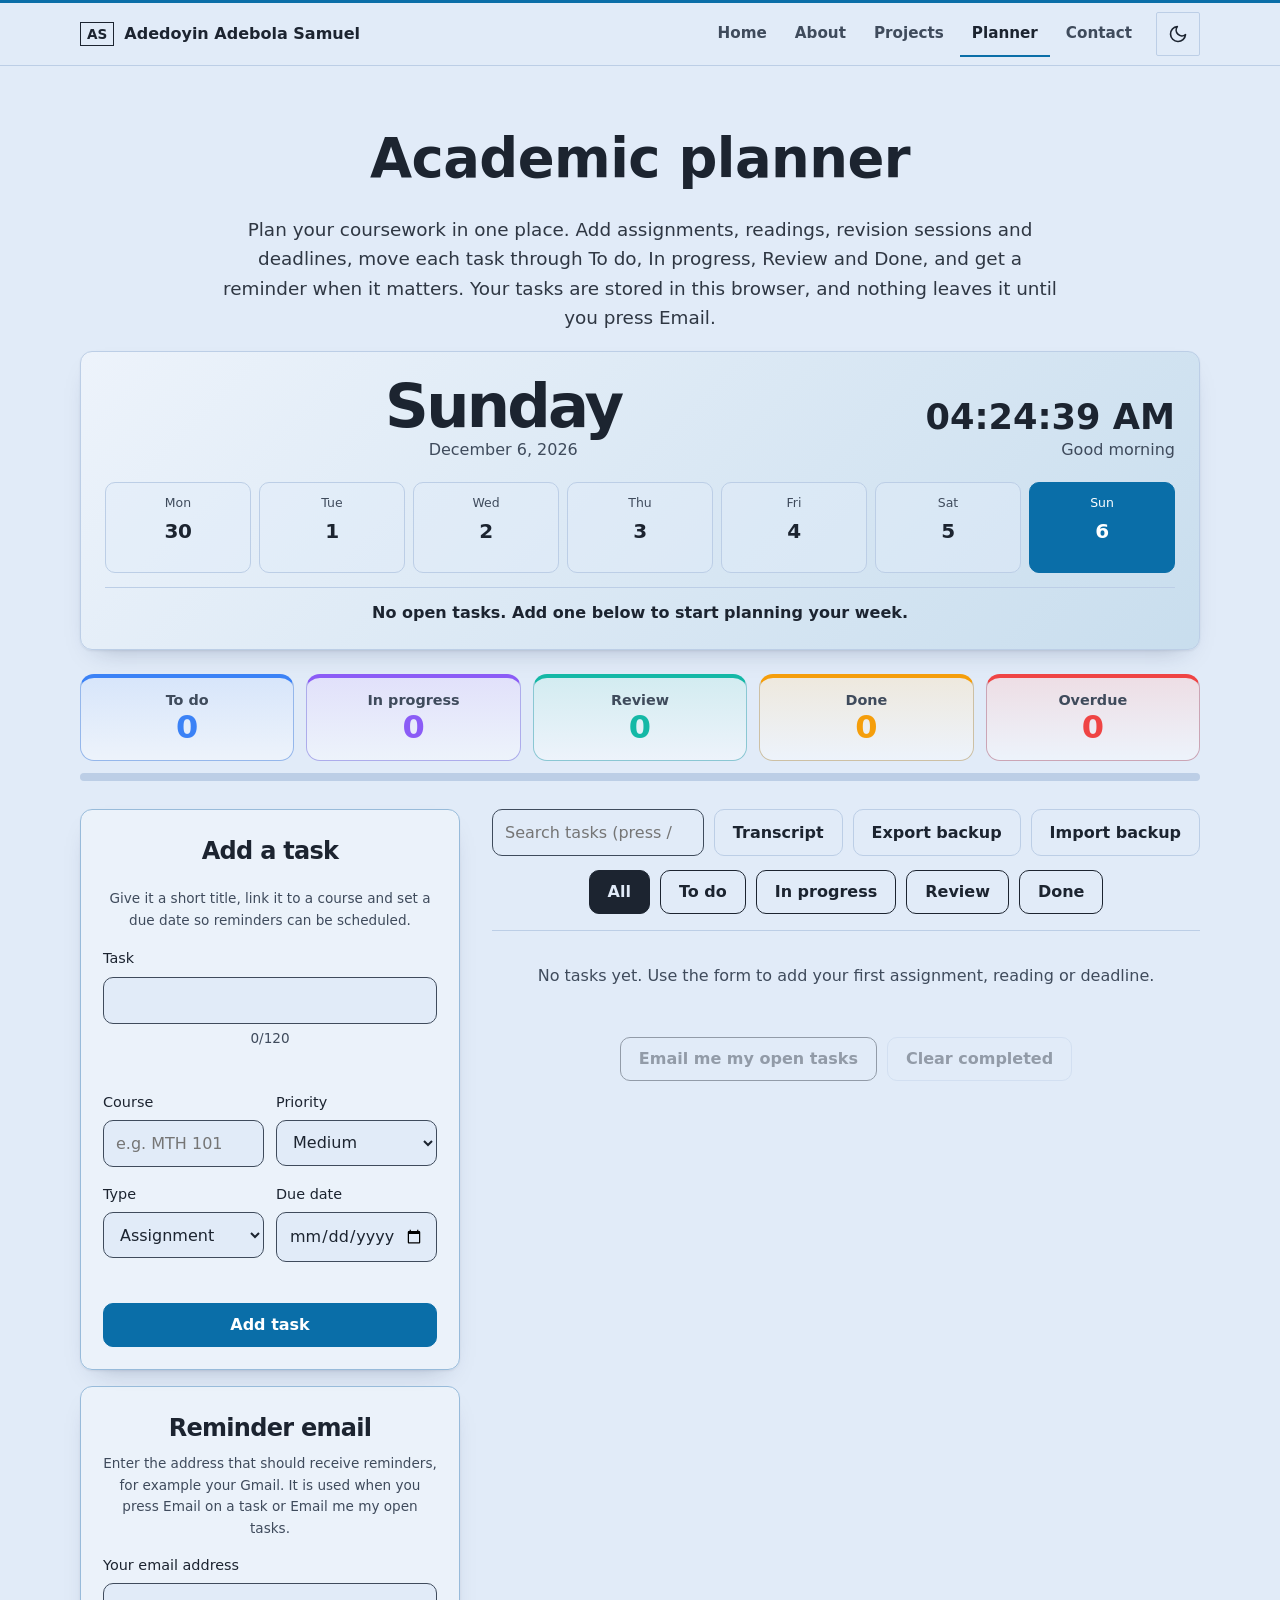
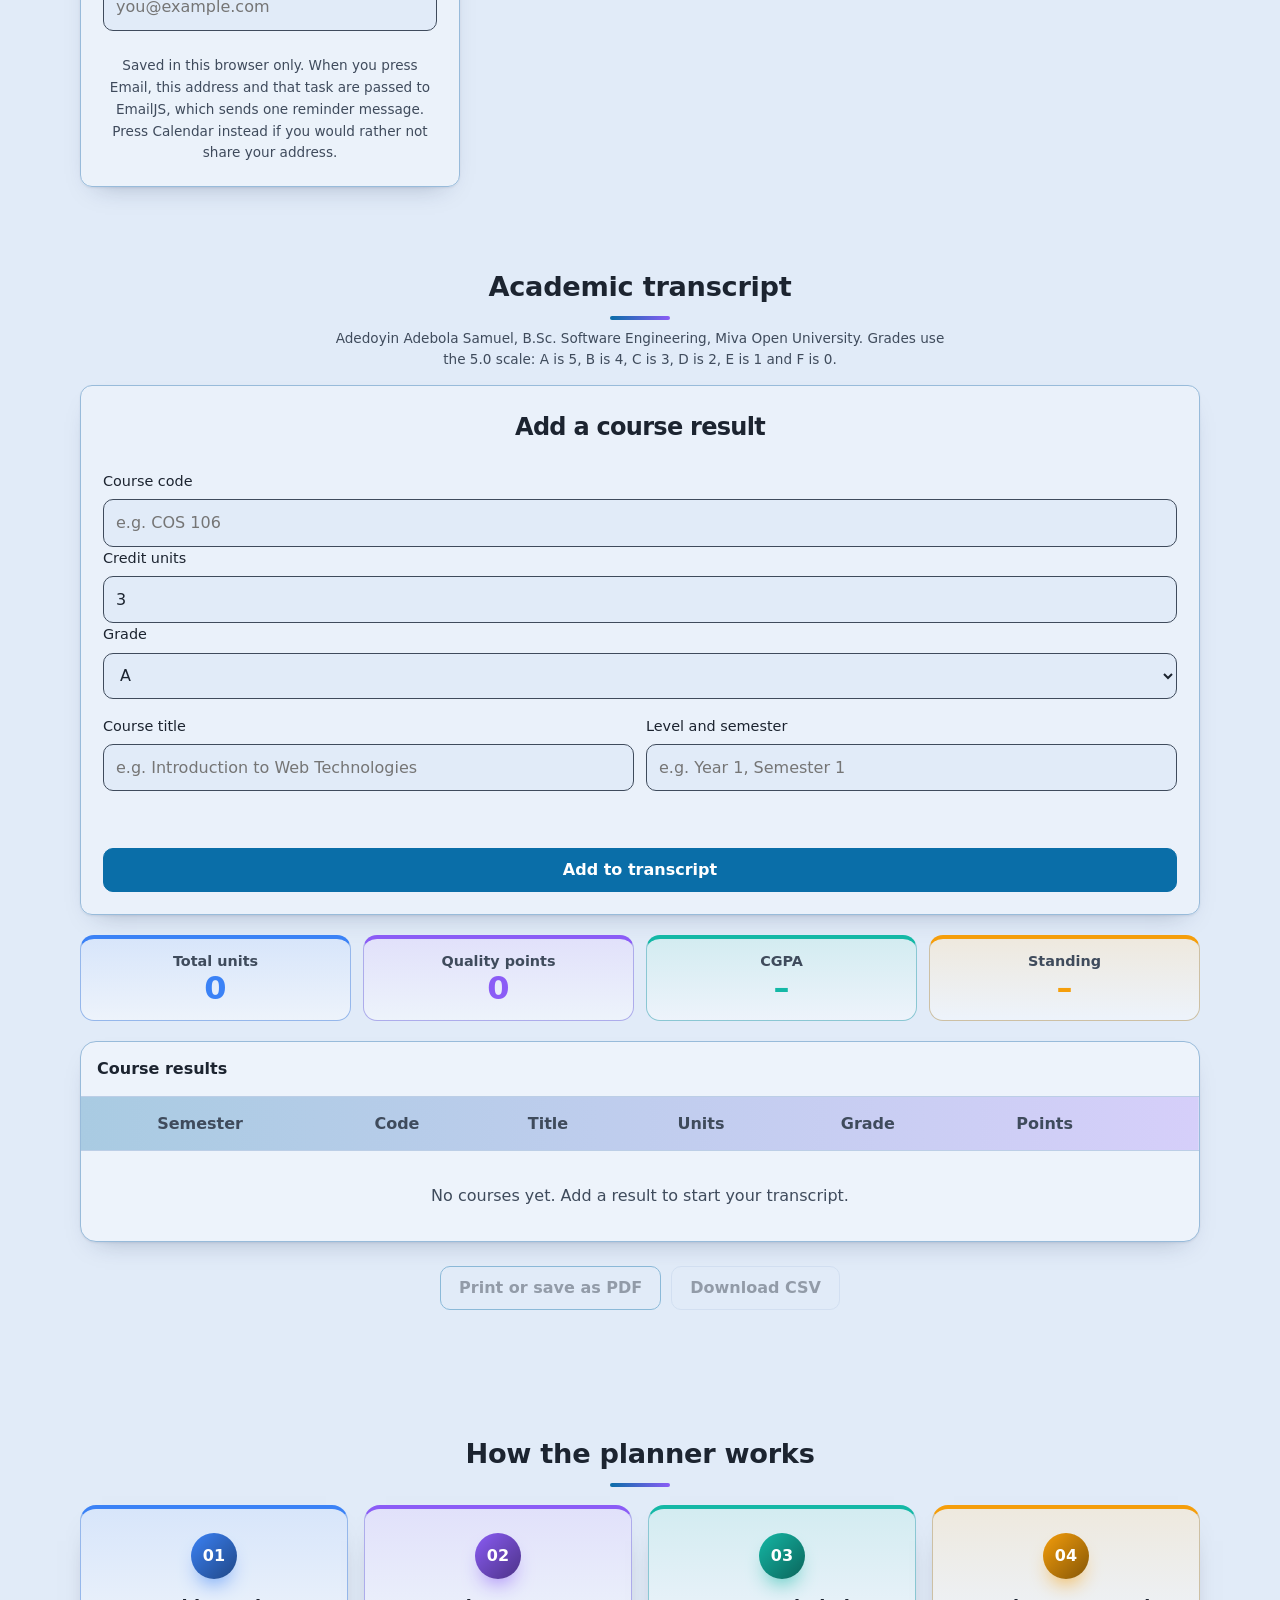
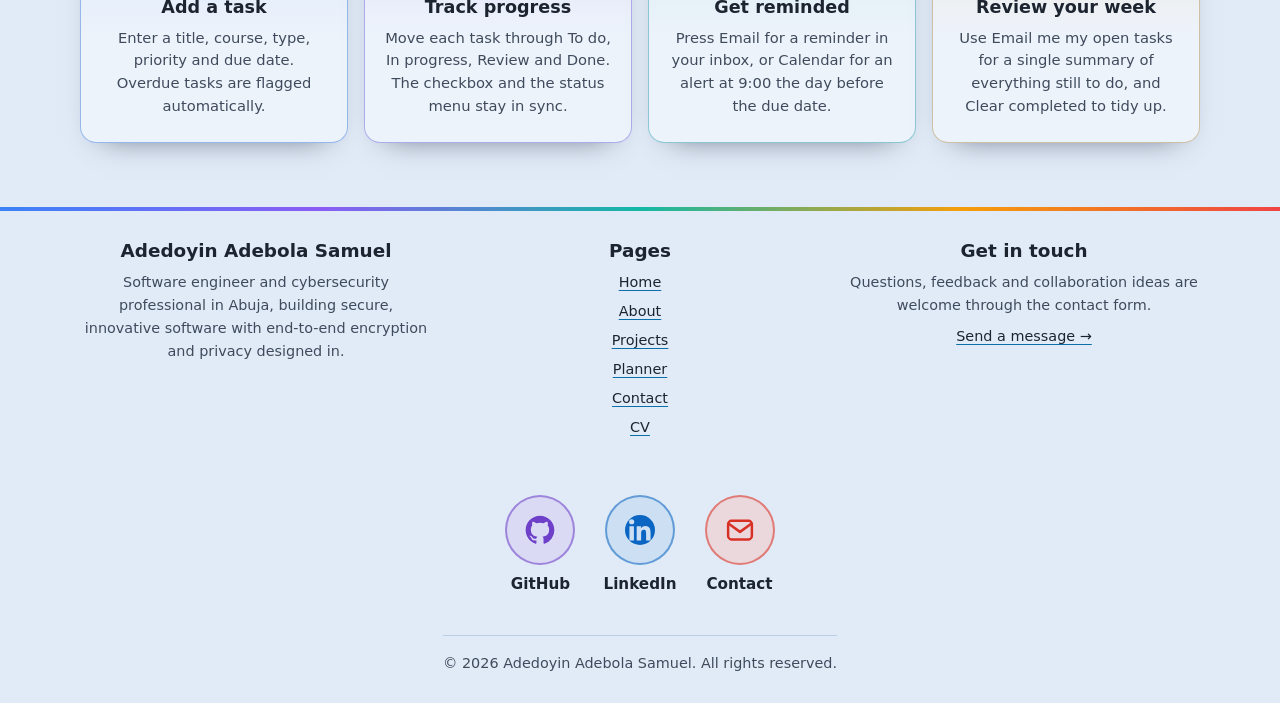
==== planner.html @ 1b625a25 "Add files via upload" ====
<!DOCTYPE html>
<html lang="en">
<head>
<meta charset="utf-8">
<meta name="viewport" content="width=device-width, initial-scale=1">
<title>Academic Planner | Adedoyin Adebola Samuel</title>
<meta name="description" content="Plan tasks with due dates and priorities. Add, complete, delete and filter. Saved in your browser only.">
<meta property="og:title" content="Academic Planner | Adedoyin Adebola Samuel">
<meta property="og:description" content="Plan tasks with due dates and priorities. Add, complete, delete and filter. Saved in your browser only.">
<meta name="theme-color" content="#0a1222">
<link rel="icon" href="assets/images/favicon.svg" type="image/svg+xml">
<link rel="stylesheet" href="css/styles.css">
<script>document.documentElement.classList.add("js")</script>
<script src="js/main.js" defer></script>
<script src="js/planner.js" defer></script>
<script src="js/extras.js" defer></script>
</head>
<body id="top">
<a class="skip" href="#main">Skip to content</a>
<header class="hd"><div class="wrap bar">
<a class="brand" href="index.html"><span class="logo" aria-hidden="true">AS</span><span>Adedoyin Adebola Samuel</span></a>
<button id="menu" class="btn ghost menu" type="button" aria-expanded="false" aria-controls="nav">Menu</button>
<nav id="nav" aria-label="Main"><ul><li><a href="index.html">Home</a></li><li><a href="about.html">About</a></li><li><a href="projects.html">Projects</a></li><li><a href="planner.html" aria-current="page">Planner</a></li><li><a href="contact.html">Contact</a></li></ul></nav>
<button id="theme" class="btn ghost" type="button">Light mode</button>
</div></header>
<main id="main">
<section class="s wrap"><h1>Academic planner</h1>
<p class="lead">Plan your coursework in one place. Add assignments, readings, revision sessions and deadlines, move each task through To do, In progress, Review and Done, and get a reminder when it matters. Your tasks are stored in this browser, and nothing leaves it until you press Email.</p>
<div class="today" id="today"><div><p class="dow" id="td-dow"></p><p class="sub" id="td-date"></p></div><div class="tm"><p id="td-time" aria-hidden="true"></p><p class="sub" id="td-week"></p></div><ol class="wk" id="td-wk" aria-label="This week"></ol><p class="due" id="td-due" role="status"></p></div>
<dl class="stats"><div><dt>To do</dt><dd id="s-todo">0</dd></div><div><dt>In progress</dt><dd id="s-doing">0</dd></div><div><dt>Review</dt><dd id="s-review">0</dd></div><div><dt>Done</dt><dd id="s-done">0</dd></div><div><dt>Overdue</dt><dd id="s-over">0</dd></div></dl>
<div class="prog" aria-hidden="true"><span id="t-bar"></span></div>
<div class="plan"><div class="side">
<form id="task-form" class="panel" novalidate>
<h2>Add a task</h2><p class="meta" style="margin:-6px 0 0">Give it a short title, link it to a course and set a due date so reminders can be scheduled.</p>
<div><label for="t-title">Task</label><input id="t-title" autocomplete="off" aria-describedby="t-count t-err"><div class="meta" id="t-count">0/120</div><p id="t-err" class="err"></p></div>
<div class="two"><div><label for="t-course">Course</label><input id="t-course" maxlength="12" placeholder="e.g. MTH 101" autocomplete="off"></div><div><label for="t-pri">Priority</label><select id="t-pri"><option>Low</option><option selected>Medium</option><option>High</option></select></div></div>
<div class="two"><div><label for="t-type">Type</label><select id="t-type"><option>Assignment</option><option>Reading</option><option>Revision</option><option>Deadline</option></select></div>
<div><label for="t-due">Due date</label><input id="t-due" type="date" aria-describedby="d-err"><p id="d-err" class="err"></p></div></div>
<button class="btn pri" type="submit">Add task</button>
</form>
<div class="panel"><h2>Reminder email</h2><p class="meta" style="margin:-2px 0 14px">Enter the address that should receive reminders, for example your Gmail. It is used when you press Email on a task or Email me my open tasks.</p><label for="t-mail">Your email address</label><input id="t-mail" type="email" autocomplete="email" placeholder="you@example.com" aria-describedby="m-err"><p id="m-err" class="err"></p><p id="m-note" class="meta" style="margin:0"></p></div>
</div>
<div>
<div class="tools"><input id="t-q" type="search" placeholder="Search tasks (press / to focus)" aria-label="Search tasks"><a class="btn ghost" href="#transcript">Transcript</a><button id="t-export" class="btn ghost" type="button">Export backup</button><button id="t-importb" class="btn ghost" type="button">Import backup</button><input id="t-import" type="file" accept="application/json" hidden aria-label="Import planner backup"></div>
<div class="row" style="margin:0" role="group" aria-label="Filter tasks"><button class="btn" type="button" data-f="all" aria-pressed="true">All</button><button class="btn" type="button" data-f="todo" aria-pressed="false">To do</button><button class="btn" type="button" data-f="doing" aria-pressed="false">In progress</button><button class="btn" type="button" data-f="review" aria-pressed="false">Review</button><button class="btn" type="button" data-f="done" aria-pressed="false">Done</button></div>
<p id="t-alert" hidden role="status"></p>
<ul id="t-list" class="tasks"></ul>
<div class="row" style="margin:0"><button id="t-digest" class="btn" type="button">Email me my open tasks</button><button id="t-clear" class="btn ghost" type="button">Clear completed</button></div>
<p id="t-note" class="meta" role="status"></p>
</div></div></section>
<section class="s wrap" id="transcript"><h2 style="margin-bottom:8px">Academic transcript</h2>
<p class="meta">Adedoyin Adebola Samuel, B.Sc. Software Engineering, Miva Open University. Grades use the 5.0 scale: A is 5, B is 4, C is 3, D is 2, E is 1 and F is 0. <span id="c-gen"></span></p>
<form id="c-form" class="panel" novalidate><h2>Add a course result</h2>
<div class="tri"><div><label for="c-code">Course code</label><input id="c-code" maxlength="12" placeholder="e.g. COS 106" autocomplete="off"></div><div><label for="c-uin">Credit units</label><input id="c-uin" type="number" min="1" max="12" value="3"></div><div><label for="c-grade">Grade</label><select id="c-grade"><option>A</option><option>B</option><option>C</option><option>D</option><option>E</option><option>F</option></select></div></div>
<div class="two"><div><label for="c-name">Course title</label><input id="c-name" maxlength="80" placeholder="e.g. Introduction to Web Technologies" autocomplete="off"></div><div><label for="c-term">Level and semester</label><input id="c-term" maxlength="30" placeholder="e.g. Year 1, Semester 1" autocomplete="off"></div></div>
<p id="c-err" class="err" role="alert"></p><button class="btn pri" type="submit">Add to transcript</button></form>
<dl class="stats"><div><dt>Total units</dt><dd id="c-units">0</dd></div><div><dt>Quality points</dt><dd id="c-qp">0</dd></div><div><dt>CGPA</dt><dd id="c-gpa">–</dd></div><div><dt>Standing</dt><dd id="c-class">–</dd></div></dl>
<div class="tw"><table><caption>Course results</caption><thead><tr><th>Semester</th><th>Code</th><th>Title</th><th>Units</th><th>Grade</th><th>Points</th><th class="noprint"><span class="sr">Action</span></th></tr></thead><tbody id="c-body"></tbody></table></div>
<div class="row noprint"><button id="c-print" class="btn pri" type="button">Print or save as PDF</button><button id="c-csv" class="btn ghost" type="button">Download CSV</button></div></section>
<section class="s wrap"><h2>How the planner works</h2>
<ol class="steps">
<li><b>Add a task</b><p>Enter a title, course, type, priority and due date. Overdue tasks are flagged automatically.</p></li>
<li><b>Track progress</b><p>Move each task through To do, In progress, Review and Done. The checkbox and the status menu stay in sync.</p></li>
<li><b>Get reminded</b><p>Press Email for a reminder in your inbox, or Calendar for an alert at 9:00 the day before the due date.</p></li>
<li><b>Review your week</b><p>Use Email me my open tasks for a single summary of everything still to do, and Clear completed to tidy up.</p></li>
</ol></section>
</main>
<footer class="ft"><div class="wrap ftg">
<div><p class="kicker">Adedoyin Adebola Samuel</p><p>Software engineer and cybersecurity professional in Abuja, building secure, innovative software with end-to-end encryption and privacy designed in.</p></div>
<div><p class="kicker">Pages</p><ul><li><a href="index.html">Home</a></li><li><a href="about.html">About</a></li><li><a href="projects.html">Projects</a></li><li><a href="planner.html">Planner</a></li><li><a href="contact.html">Contact</a></li><li><a href="resume.html">CV</a></li></ul></div>
<div><p class="kicker">Get in touch</p><p>Questions, feedback and collaboration ideas are welcome through the contact form.</p><a href="contact.html">Send a message →</a></div>
<nav class="social" aria-label="Social links"><a href="https://github.com/DEDOYIN567" target="_blank" rel="noopener noreferrer" aria-label="GitHub" title="GitHub"><svg viewBox="0 0 24 24" aria-hidden="true" focusable="false"><path fill="currentColor" d="M12 .5C5.65.5.5 5.65.5 12c0 5.08 3.29 9.39 7.86 10.91.58.1.79-.25.79-.56v-2c-3.2.7-3.87-1.37-3.87-1.37-.52-1.33-1.28-1.69-1.28-1.69-1.04-.71.08-.7.08-.7 1.15.08 1.76 1.18 1.76 1.18 1.03 1.76 2.69 1.25 3.35.96.1-.74.4-1.25.73-1.54-2.55-.29-5.24-1.28-5.24-5.69 0-1.26.45-2.28 1.18-3.09-.12-.29-.51-1.46.11-3.05 0 0 .96-.31 3.15 1.18a10.9 10.9 0 0 1 5.74 0c2.19-1.49 3.15-1.18 3.15-1.18.62 1.59.23 2.76.11 3.05.74.81 1.18 1.83 1.18 3.09 0 4.42-2.7 5.4-5.27 5.68.41.36.78 1.06.78 2.14v3.17c0 .31.21.67.8.56A11.5 11.5 0 0 0 23.5 12C23.5 5.65 18.35.5 12 .5z"/></svg><span>GitHub</span></a><a href="https://linkedin.com/in/adedoyin-adebola" target="_blank" rel="noopener noreferrer" aria-label="LinkedIn" title="LinkedIn"><svg viewBox="0 0 24 24" aria-hidden="true" focusable="false"><path fill="currentColor" d="M20.45 20.45h-3.56v-5.57c0-1.33-.03-3.04-1.85-3.04-1.86 0-2.14 1.45-2.14 2.94v5.67H9.35V9h3.41v1.56h.05c.48-.9 1.64-1.85 3.37-1.85 3.6 0 4.27 2.37 4.27 5.46v6.28zM5.34 7.43a2.06 2.06 0 1 1 0-4.12 2.06 2.06 0 0 1 0 4.12zM7.12 20.45H3.56V9h3.56v11.45zM22.22 0H1.77C.79 0 0 .77 0 1.73v20.54C0 23.23.79 24 1.77 24h20.45c.98 0 1.78-.77 1.78-1.73V1.73C24 .77 23.2 0 22.22 0z"/></svg><span>LinkedIn</span></a><a href="contact.html" aria-label="Contact" title="Contact"><svg viewBox="0 0 24 24" aria-hidden="true" focusable="false"><rect x="2.5" y="4.5" width="19" height="15" rx="2.5" fill="none" stroke="currentColor" stroke-width="2"/><path d="M3 7l9 6.5L21 7" fill="none" stroke="currentColor" stroke-width="2" stroke-linejoin="round"/></svg><span>Contact</span></a></nav>
<p class="fine">© <span id="yr">2026</span> Adedoyin Adebola Samuel. All rights reserved.</p>
</div></footer>
<a id="to-top" class="btn" href="#top" aria-label="Back to top" hidden>↑</a>
</body>
</html>
---- css/styles.css ----
:root{--bg:#09090c;--sf:#101015;--ink:#ece9e3;--mu:#8e97a4;--ln:#252c36;--ac:#ff5a36;--on:#0b0d10;--mono:ui-monospace,"SF Mono",Menlo,Consolas,monospace;color-scheme:dark}
:root[data-theme=light]{--bg:#e1ebf8;--sf:#edf3fb;--ink:#1c2430;--mu:#556070;--ln:#bccee6;--ac:#0a6ea8;--on:#fff;color-scheme:light}   /* calm blue-grey light mode: no pure white */
*,*::before,*::after{box-sizing:border-box}
html{scroll-padding-top:72px}
body{margin:0;background:var(--bg);color:var(--ink);font:1rem/1.6 system-ui,-apple-system,"Segoe UI",Roboto,sans-serif;overflow-x:hidden;-webkit-font-smoothing:antialiased}
img{max-width:100%;height:auto;display:block}
a{color:var(--ink);text-decoration-color:var(--ac);text-underline-offset:3px}
h1,h2,h3{line-height:1.05;letter-spacing:-.035em;margin:0 0 .5em}
h1{font-size:clamp(2.6rem,8vw,6rem);font-weight:700}
.s h1{font-size:clamp(2rem,5vw,3.4rem)}
h3{font-size:1.1rem}
h2{font:600 .78rem/1 var(--mono);letter-spacing:.1em;text-transform:uppercase;color:var(--mu);border-top:1px solid var(--ln);padding-top:14px;margin:0 0 20px}
.pc h2,.panel h2{font:inherit;font-weight:700;font-size:1.5rem;letter-spacing:-.03em;text-transform:none;color:var(--ink);border:0;padding:0;margin:0 0 8px}
p{margin:0 0 1em;max-width:62ch}
.mu,.meta{color:var(--mu)}
.meta{font-size:.85rem;margin-top:4px}
.lead{font-size:1.15rem;color:var(--mu)}
.kicker{font:.78rem/1.2 var(--mono);letter-spacing:.1em;text-transform:uppercase;color:var(--mu);margin:0 0 16px}
.wrap{width:min(1120px,100% - 40px);margin-inline:auto}
.s{padding-block:clamp(32px,5vw,64px)}
.skip{position:absolute;left:12px;top:-64px;background:var(--ac);color:var(--on);padding:10px 16px;z-index:50;font-weight:700}
.skip:focus{top:12px}
:focus-visible{outline:2px solid var(--ink);outline-offset:3px}
.hd{position:sticky;top:0;z-index:40;background:var(--bg);border-bottom:1px solid var(--ln)}
.bar{display:flex;align-items:center;gap:12px;padding-block:8px}
.brand{display:flex;align-items:center;gap:10px;text-decoration:none;font-weight:700;margin-right:auto;color:var(--ink)}
.logo{font:700 .8rem var(--mono);border:1px solid var(--ink);padding:3px 6px}
@media(max-width:520px){.brand span:last-child{display:none}}
nav ul{display:flex;gap:4px;list-style:none;margin:0;padding:0}
nav a{display:block;padding:10px 12px;color:var(--mu);text-decoration:none;font-size:.95rem;border-bottom:2px solid transparent}
nav a:hover{color:var(--ink)}
nav a[aria-current=page]{color:var(--ink);border-color:var(--ac)}
.btn.menu{display:none}
.btn{font:inherit;font-weight:600;display:inline-flex;align-items:center;justify-content:center;min-height:44px;padding:0 18px;border:1px solid var(--ink);border-radius:2px;background:transparent;color:var(--ink);cursor:pointer;text-decoration:none;transition:background .12s,color .12s}
.btn:hover{background:var(--ink);color:var(--bg)}
.btn.pri{background:var(--ac);border-color:var(--ac);color:var(--on)}
.btn.pri:hover{background:var(--ink);border-color:var(--ink);color:var(--bg)}
.btn.ghost,.btn.sm{border-color:var(--ln)}
.btn.sm{min-height:34px;padding:0 10px;font-size:.82rem}
.btn:disabled{opacity:.4;cursor:not-allowed;background:transparent;color:var(--ink)}
.btn[aria-pressed=true]{background:var(--ink);color:var(--bg);border-color:var(--ink)}
.row{display:flex;flex-wrap:wrap;gap:10px;margin-top:24px}
.hero{display:grid;grid-template-columns:1fr 280px;gap:48px;align-items:end;padding-block:clamp(40px,8vw,96px) 32px}
.frame{margin:0}.frame img{border:1px solid var(--ln);width:100%}
.facts{display:grid;grid-template-columns:repeat(3,1fr);margin-block:0 24px;border-top:1px solid var(--ln)}
.facts div{padding:16px 16px 16px 0}
.facts dt{font:.72rem var(--mono);letter-spacing:.1em;text-transform:uppercase;color:var(--mu)}
.facts dd{margin:4px 0 0;font-size:1.25rem;font-weight:700;letter-spacing:-.02em}
.idx{border-bottom:1px solid var(--ln)}
.idx a{display:grid;grid-template-columns:56px 180px 1fr auto;gap:16px;align-items:baseline;padding:18px 0;border-top:1px solid var(--ln);text-decoration:none;transition:padding .12s,background .12s}
.idx a:hover{padding-left:12px;background:var(--sf)}
.idx span,.idx i{font:normal .85rem var(--mono);color:var(--mu)}
.idx b{font-size:1.2rem;letter-spacing:-.02em}
.idx em{color:var(--mu);font-style:normal}
.panel,.card{background:var(--sf);border:1px solid var(--ln);border-radius:2px;padding:22px}
.grid{display:grid;gap:16px}
.pc{display:grid;grid-template-columns:260px 1fr;gap:2px 28px;align-items:start}
.pc img{grid-row:1/span 5;border:1px solid var(--ln);width:100%}
.pills{display:flex;flex-wrap:wrap;gap:6px;list-style:none;padding:0;margin:8px 0 16px}
.pills li{border:1px solid var(--ln);padding:2px 8px;font:.78rem var(--mono);color:var(--mu)}
.tl{border-left:1px solid var(--ac);padding-left:20px}
.tw{overflow-x:auto;border:1px solid var(--ln);background:var(--sf)}
table{border-collapse:collapse;width:100%;min-width:560px}
caption{text-align:left;padding:14px 16px;font-weight:600}
th,td{text-align:left;padding:12px 16px;border-top:1px solid var(--ln);vertical-align:top}
th{color:var(--mu);font-weight:600}
details{margin-top:12px}
summary{cursor:pointer;font-weight:600;min-height:44px;display:flex;align-items:center}
audio{width:100%;max-width:520px}
form{display:grid;gap:16px}
label{display:block;font-weight:600;font-size:.9rem;margin-bottom:6px}
input,select,textarea{font:inherit;width:100%;min-height:46px;padding:10px 12px;border:1px solid var(--mu);border-radius:2px;background:var(--bg);color:var(--ink)}
textarea{min-height:140px;resize:vertical}
input:focus,select:focus,textarea:focus{outline:2px solid var(--ink);outline-offset:1px}
[aria-invalid=true]{border-color:var(--ac);border-width:2px}
.err{color:var(--ac);font-weight:600;font-size:.9rem;min-height:1.3em;margin:6px 0 0}
.two{display:grid;grid-template-columns:1fr 1fr;gap:12px}
.split{display:grid;grid-template-columns:1.3fr .7fr;gap:24px;align-items:start}
.stats{display:grid;grid-template-columns:repeat(auto-fit,minmax(130px,1fr));margin:24px 0 0;border-top:1px solid var(--ln);border-left:1px solid var(--ln);background:var(--sf)}
.stats div{padding:14px 18px;border-right:1px solid var(--ln);border-bottom:1px solid var(--ln)}
.stats dt{font:.72rem var(--mono);letter-spacing:.1em;text-transform:uppercase;color:var(--mu)}
.stats dd{margin:2px 0 0;font:700 1.9rem/1.1 var(--mono)}
.prog{height:4px;background:var(--ln);margin-bottom:28px}
.prog span{display:block;height:100%;width:0;background:var(--ac);transition:width .25s}
.plan{display:grid;grid-template-columns:380px 1fr;gap:32px;align-items:start}
.side{display:grid;gap:16px;position:sticky;top:76px}
.tasks{list-style:none;padding:0;margin:16px 0;border-top:1px solid var(--ln)}
.task{display:grid;grid-template-columns:28px 1fr auto;gap:12px;padding:14px 0;border-bottom:1px solid var(--ln);align-items:start}
.task input{width:22px;height:22px;min-height:0;margin-top:2px;accent-color:var(--ac)}
.tt{overflow-wrap:anywhere;font-weight:600}
.done .tt{text-decoration:line-through;color:var(--mu)}
.tags{display:flex;flex-wrap:wrap;gap:6px;margin-top:6px}
.bd{font:.75rem var(--mono);border:1px solid var(--ln);padding:1px 7px;color:var(--mu)}
.bd.hi{border-color:var(--ac);color:var(--ac)}
.act{display:flex;gap:6px;flex-wrap:wrap;justify-content:flex-end}
.empty{padding:32px 0;color:var(--mu)}
#t-alert{border-left:3px solid var(--ac);padding:8px 14px;margin:16px 0 0;background:var(--sf)}
.ft{border-top:1px solid var(--ln);padding-block:28px;color:var(--mu);font-size:.9rem}
.ftg{display:grid;grid-template-columns:2fr 1fr 1.3fr;gap:32px}
.ft p{margin:0 0 8px}.ft ul{list-style:none;padding:0;margin:0}.ft li{margin-bottom:6px}.ft .fine{max-width:none;grid-column:1/-1;border-top:1px solid var(--ln);padding-top:16px;margin:0}
@media(max-width:900px){.hero,.split,.plan{grid-template-columns:1fr}.hero{align-items:start}.frame{max-width:220px}.side{position:static}.btn.menu{display:inline-flex}
.js #nav{display:none;position:absolute;left:0;right:0;top:100%;background:var(--bg);border-bottom:1px solid var(--ln);padding:8px 20px}.js #nav.open{display:block}#nav ul{flex-direction:column}

.pc{grid-template-columns:1fr}.pc img{grid-row:auto;margin-bottom:12px}.idx a{grid-template-columns:40px 1fr}.idx em,.idx i{grid-column:2}.facts{grid-template-columns:1fr}}
@media(prefers-reduced-motion:reduce){*{transition:none!important}}
[hidden]{display:none!important}
.cta{display:flex;justify-content:space-between;align-items:center;gap:24px;flex-wrap:wrap;border:1px solid var(--ln);background:var(--sf);padding:32px}
.big{font-size:clamp(1.4rem,3vw,2rem);font-weight:700;letter-spacing:-.03em;line-height:1.1;margin:0;max-width:28ch}
.sel{width:auto;min-height:34px;padding:0 8px;font-size:.82rem}
#to-top{position:fixed;right:16px;bottom:16px;z-index:30;padding:0;min-width:44px;background:var(--bg)}
@media(max-width:900px){.ftg{grid-template-columns:1fr}}
.two>div{min-width:0}

/* Theme button: small icon-only button, like the moon button on Miva */
#theme{
  width:44px;height:44px;min-height:0;padding:0;
  font-size:0;line-height:0;            /* hides the text visually; screen readers still read it */
  display:inline-grid;place-items:center;align-content:center;
  border:1px solid var(--ln);border-radius:2px;
  background:transparent;color:var(--ink);
}
#theme::before{
  content:"";width:20px;height:20px;background:currentColor;
  -webkit-mask:url("data:image/svg+xml,%3Csvg xmlns='http://www.w3.org/2000/svg' viewBox='0 0 24 24' fill='none' stroke='black' stroke-width='2' stroke-linecap='round' stroke-linejoin='round'%3E%3Cpath d='M21 12.8A9 9 0 1 1 11.2 3a7 7 0 0 0 9.8 9.8z'/%3E%3C/svg%3E") center/contain no-repeat;
  mask:url("data:image/svg+xml,%3Csvg xmlns='http://www.w3.org/2000/svg' viewBox='0 0 24 24' fill='none' stroke='black' stroke-width='2' stroke-linecap='round' stroke-linejoin='round'%3E%3Cpath d='M21 12.8A9 9 0 1 1 11.2 3a7 7 0 0 0 9.8 9.8z'/%3E%3C/svg%3E") center/contain no-repeat;
}
#theme:hover{background:var(--sf);border-color:var(--mu);color:var(--ink)}

/* ===== Background: deep-blue light. Soft blue glows sit behind the content.
   Set --fx to 0 to switch the glow off. ===== */
:root{
  --bg:#030a1c;--sf:#08162e;--ink:#dce7f7;--mu:#8ea6c6;--ln:#15294a;
  --ac:#38bdf8;--cy:#38bdf8;--blue:#2563eb;
  --fx:1;--vig:rgba(1,5,16,.6);
}
/* light mode: a gentler glow in deeper blue */
:root[data-theme=light]{--fx:.7;--vig:transparent;--cy:#0a6ea8;--blue:#3b82f6}
body{border-top:3px solid var(--ac)}

/* background glow */
body::after{
  content:"";position:fixed;inset:-14%;z-index:-1;pointer-events:none;opacity:var(--fx);
  background:
    radial-gradient(closest-side,color-mix(in srgb,var(--cy) 34%,transparent),transparent) 80% 10%/min(72vw,780px) min(72vw,780px) no-repeat,
    radial-gradient(closest-side,color-mix(in srgb,var(--blue) 42%,transparent),transparent) 10% 86%/min(86vw,920px) min(86vw,920px) no-repeat,
    radial-gradient(closest-side,color-mix(in srgb,#1d4ed8 30%,transparent),transparent) 46% 46%/min(64vw,680px) min(64vw,680px) no-repeat;

}

/* edge darkening for depth */
html::after{content:"";position:fixed;inset:0;z-index:-1;pointer-events:none;opacity:var(--fx);background:radial-gradient(ellipse at 50% 40%,transparent 55%,var(--vig) 100%)}


/* ===== Components ===== */
::selection{background:var(--ac);color:var(--on)}
html{scrollbar-color:var(--ln) var(--bg)}

/* glass header */
.hd{background:color-mix(in srgb,var(--bg) 78%,transparent);}
nav a:hover{color:var(--ac)}


/* glass cards with a faint accent edge */
.card,.panel,.cta,.tw,.stats,.facts{border-color:color-mix(in srgb,var(--ac) 20%,var(--ln))}
.card,.panel,.cta,.stats{background:color-mix(in srgb,var(--sf) 82%,transparent);}
.card,.panel{transition:border-color .2s,box-shadow .2s}
.card:hover,.panel:hover{border-color:var(--ac)}

.btn.pri:hover{background:color-mix(in srgb,var(--ac) 80%,#fff);border-color:var(--ac);color:var(--on)}

/* site index arrows */
.idx i{display:inline-block;transition:transform .15s,color .15s}
.idx a:hover i{transform:translateX(5px);color:var(--ac)}

/* light mode: darker hover so white text stays readable */
:root[data-theme=light] .btn.pri:hover{background:color-mix(in srgb,var(--ac) 82%,#000)}

/* form fields */
:focus-visible{outline-color:var(--ac)}
input:focus,select:focus,textarea:focus{outline:2px solid var(--ac);outline-offset:1px;border-color:var(--ac);box-shadow:0 0 0 4px color-mix(in srgb,var(--ac) 18%,transparent)}

.sk{width:200px}.sk img{width:180px;border:1px solid var(--ln)}

/* social icons in footer */
.social{grid-column:1/-1;display:flex;flex-wrap:wrap;gap:16px;justify-content:center;padding:10px 0 6px}
.social a{display:grid;justify-items:center;gap:10px;width:112px;padding:22px 8px 14px;border:1px solid color-mix(in srgb,var(--ac) 22%,var(--ln));background:color-mix(in srgb,var(--sf) 85%,transparent);color:var(--ink);text-decoration:none;transition:transform .2s,border-color .2s,color .2s,box-shadow .2s}
.social svg{width:52px;height:52px}
.social span{font:.72rem var(--mono);letter-spacing:.1em;text-transform:uppercase;color:var(--mu)}
.social a:hover,.social a:focus-visible{transform:translateY(-4px);border-color:var(--ac);color:var(--ac)}
.social a:hover span{color:var(--ac)}

/* tech stack: section intro */
.sec-sub{color:var(--mu);margin:-6px 0 24px;max-width:62ch}

/* projects page */
.filters{display:flex;flex-wrap:wrap;gap:10px;align-items:flex-end;margin:28px 0 10px}
.filters .f{margin-left:auto;width:min(100%,260px)}
.filters .f label{margin-bottom:4px}
.pcount{color:var(--mu);font-size:.9rem;margin:0 0 18px}
.proj{display:grid;gap:18px}
.pc{grid-template-columns:1fr;gap:22px;align-items:center}
.shot{margin:0}
.shot img{width:100%;aspect-ratio:960/445;object-fit:cover;object-position:top;border:1px solid var(--ln)}
.shot img.ill{aspect-ratio:16/9;object-position:center}
.shot figcaption{font:.74rem var(--mono);color:var(--mu);margin-top:6px}
.meta2{display:flex;flex-wrap:wrap;gap:6px 16px;font:.76rem var(--mono);letter-spacing:.08em;text-transform:uppercase;color:var(--mu);margin:0 0 8px}
.live{color:#22c55e}
:root[data-theme=light] .live{color:#15803d}
.pc h2{margin-bottom:10px}
.more{list-style:none;margin:0;padding:0;border-bottom:1px solid var(--ln)}
.more li{display:grid;grid-template-columns:230px 1fr auto;gap:8px 24px;padding:18px 0;border-top:1px solid var(--ln);align-items:baseline}
.more b{font-size:1.05rem}
.more p{margin:0;color:var(--mu)}
.more nav{display:flex;flex-wrap:wrap;gap:6px 18px}
@media(min-width:901px){.pc{grid-template-columns:minmax(260px,400px) 1fr;gap:32px}}
@media(max-width:900px){.more li{grid-template-columns:1fr}}

/* print / save as PDF */
@media print{
  body::after,html::after,.hd,.social,.ft,.noprint{display:none!important}
  html,body{background:#fff!important}
  *{color:#000!important;box-shadow:none!important;text-shadow:none!important;backdrop-filter:none!important}
  .card,.panel,.tw,.cta,.tc{background:#fff!important;border-color:#999!important}
  main{animation:none}
}

/* ===== Tech stack: profile strip ===== */
.strip{display:grid;grid-template-columns:repeat(3,1fr);margin:0;border:1px solid color-mix(in srgb,var(--ac) 22%,var(--ln));background:color-mix(in srgb,var(--sf) 88%,transparent)}
.strip>div{padding:22px 24px;border-right:1px solid var(--ln)}
.strip>div:last-child{border-right:0}
.strip dt{margin:0 0 8px;font:.72rem var(--mono);letter-spacing:.14em;text-transform:uppercase;color:var(--ac)}
.strip dd{margin:0;font-size:1.08rem;line-height:1.5;font-weight:600;letter-spacing:-.01em}
@media(max-width:900px){.strip{grid-template-columns:1fr}.strip>div{border-right:0;border-bottom:1px solid var(--ln)}.strip>div:last-child{border-bottom:0}}

/* ===== Tech stack: course-style cards (rectangular placards) ===== */
.stack{display:grid;grid-template-columns:repeat(6,1fr);gap:16px;margin-top:16px}
.tc{grid-column:span 2;display:flex;flex-direction:column;min-width:0;border:1px solid color-mix(in srgb,var(--ac) 22%,var(--ln));background:color-mix(in srgb,var(--sf) 88%,transparent);transition:transform .2s,border-color .2s,box-shadow .2s}
.tc:hover{transform:translateY(-3px);border-color:var(--ac)}
.tb{position:relative;flex:none;height:118px;overflow:hidden;color:#fff;background:
  linear-gradient(to top,rgba(2,8,23,.5),transparent 62%),
  var(--g)}
.c1{--g:linear-gradient(135deg,#0ea5e9,#2563eb)}
.c2{--g:linear-gradient(135deg,#6366f1,#1e3a8a)}
.c3{--g:linear-gradient(135deg,#0891b2,#0f766e)}
.c4{--g:linear-gradient(135deg,#7c3aed,#1d4ed8)}
.c5{--g:linear-gradient(135deg,#14b8a6,#0369a1)}
.gl{position:absolute;right:10px;top:50%;width:92px;height:92px;transform:translateY(-46%) rotate(-6deg);fill:none;stroke:rgba(255,255,255,.55);stroke-width:1.2;stroke-linecap:round;stroke-linejoin:round;transition:transform .3s}
.tc:hover .gl{transform:translateY(-46%) rotate(0) scale(1.08)}
.rb{position:absolute;left:14px;top:0;width:38px;padding:7px 0 14px;text-align:center;font:700 .82rem var(--mono);background:var(--ac);color:var(--on);clip-path:polygon(0 0,100% 0,100% 100%,50% 82%,0 100%)}
.ct{position:absolute;right:12px;top:10px;font:.68rem var(--mono);letter-spacing:.08em;text-transform:uppercase;color:rgba(255,255,255,.85)}
.tg{position:absolute;left:14px;bottom:10px;padding:2px 8px;background:rgba(255,255,255,.93);color:#0f172a;font:700 .66rem var(--mono);letter-spacing:.08em;text-transform:uppercase}
.tbd{display:flex;flex-direction:column;flex:1;padding:16px 18px 18px}
.tbd h3{font:700 1.2rem/1.2 system-ui,-apple-system,"Segoe UI",Roboto,sans-serif;letter-spacing:-.02em;text-transform:none;color:var(--ink);margin:0 0 6px;display:block}
.tbd>p{margin:0 0 14px;color:var(--mu);font-size:.92rem;line-height:1.5}
.tbd ul{list-style:none;margin:0 0 16px;padding:0;display:flex;flex-wrap:wrap;gap:6px}
.tbd li{border:1px solid var(--ln);padding:3px 10px;font:.8rem var(--mono);color:var(--ink);transition:border-color .15s,color .15s,background .15s}
.tbd li:hover{border-color:var(--ac);color:var(--ac);background:color-mix(in srgb,var(--ac) 8%,transparent)}
.tbd .fx{margin:auto 0 0;padding:9px 12px;border-left:3px solid var(--ac);background:color-mix(in srgb,var(--ink) 5%,transparent);color:var(--ink);font-size:.82rem;line-height:1.45}
.fx b{display:block;font:700 .66rem var(--mono);letter-spacing:.1em;text-transform:uppercase;color:var(--mu);margin-bottom:2px}
/* the two wide cards read as horizontal rectangles */
@media(min-width:901px){
  .tc:nth-child(n+4){grid-column:span 3;flex-direction:row}
  .tc:nth-child(n+4) .tb{height:auto;width:36%;min-height:190px}
  .tc:nth-child(n+4) .gl{right:auto;left:50%;top:50%;width:104px;height:104px;transform:translate(-50%,-50%) rotate(-6deg)}
  .tc:nth-child(n+4):hover .gl{transform:translate(-50%,-50%) rotate(0) scale(1.08)}
}
@media(max-width:900px){
  .stack{grid-template-columns:repeat(2,1fr)}
  .tc,.tc:nth-child(n+4){grid-column:auto}
  .tc:last-child{grid-column:1/-1}
}
@media(max-width:560px){.stack{grid-template-columns:1fr}.tc:last-child{grid-column:auto}}
@media(prefers-reduced-motion:reduce){.tc:hover{transform:none}}

/* ===== About: at-a-glance cards ===== */
.quote{margin:0 0 36px;padding:4px 0 4px 24px;border-left:3px solid var(--ac)}
.quote p{margin:0;max-width:40ch;text-wrap:balance;color:var(--ac);font:italic 600 clamp(1.5rem,3.4vw,2.4rem)/1.25 Georgia,"Times New Roman",serif}
.pl{min-width:0;border:1px solid color-mix(in srgb,var(--ac) 22%,var(--ln));background:color-mix(in srgb,var(--sf) 85%,transparent);padding:34px 30px 38px;transition:border-color .2s,box-shadow .2s}
.pl:hover{border-color:var(--ac)}
.pl .eb{margin:0 0 34px;font:.78rem var(--mono);letter-spacing:.22em;text-transform:uppercase;color:var(--mu)}
.pl h3{margin:0 0 12px;font:600 clamp(1.5rem,2.4vw,1.95rem)/1.15 Georgia,"Times New Roman",serif;letter-spacing:-.01em;text-transform:none;color:var(--ink);display:block}
.pl .sub{margin:0 0 18px;color:var(--mu);font-size:1.02rem;line-height:1.7}
.pl .mono{margin:0;font:.78rem/1.8 var(--mono);letter-spacing:.05em;color:var(--mu)}
.pl .pills{margin:0}
@media(max-width:900px){.trio{grid-template-columns:1fr}.pl{padding:26px 22px 28px}.pl .eb{margin-bottom:22px}}
@media print{.pl{background:#fff!important;border-color:#999!important}}
.pl .pills{gap:8px}.pl .pills li{padding:6px 12px;font-size:.84rem}

/* ===== About: larger interest chips ===== */
.pills.big{gap:10px;margin-top:4px}
.pills.big li{padding:8px 16px;font-size:.9rem;color:var(--ink)}

/* ===== Planner: how it works ===== */
.steps{list-style:none;margin:0;padding:0;display:grid;grid-template-columns:repeat(4,1fr);gap:16px;counter-reset:st}
.steps li{counter-increment:st;border:1px solid color-mix(in srgb,var(--ac) 22%,var(--ln));background:color-mix(in srgb,var(--sf) 88%,transparent);padding:22px 20px}
.steps li::before{content:"0" counter(st);display:block;margin-bottom:12px;font:700 .8rem var(--mono);letter-spacing:.12em;color:var(--ac)}
.steps b{display:block;margin-bottom:6px;font-size:1.05rem}
.steps p{margin:0;color:var(--mu);font-size:.92rem;line-height:1.55}
@media(max-width:900px){.steps{grid-template-columns:repeat(2,1fr)}}
@media(max-width:520px){.steps{grid-template-columns:1fr}}

/* ===== Home: site index ===== */
.sxg{display:grid;grid-template-columns:repeat(4,1fr);gap:16px}
.sx{position:relative;display:flex;flex-direction:column;min-width:0;padding:26px 22px 22px;overflow:hidden;text-decoration:none;color:var(--ink);border:1px solid color-mix(in srgb,var(--ac) 22%,var(--ln));background:linear-gradient(160deg,color-mix(in srgb,var(--sf) 92%,transparent),color-mix(in srgb,var(--sf) 70%,transparent));transition:transform .25s,border-color .25s,box-shadow .25s}
.sx::before{content:"";position:absolute;left:0;top:0;height:3px;width:34%;background:var(--ac);transition:width .35s}
.sx::after{content:"";position:absolute;right:-60px;top:-60px;width:180px;height:180px;border-radius:50%;background:radial-gradient(closest-side,color-mix(in srgb,var(--ac) 22%,transparent),transparent);opacity:0;transition:opacity .3s;pointer-events:none}
.sx:hover,.sx:focus-visible{transform:translateY(-6px);border-color:var(--ac);box-shadow:0 18px 40px -20px color-mix(in srgb,var(--ac) 60%,transparent)}
.sx:hover::before,.sx:focus-visible::before{width:100%}
.sx:hover::after,.sx:focus-visible::after{opacity:1}
.sx-top{display:flex;align-items:center;justify-content:space-between;margin-bottom:34px}
.sx-ic{display:grid;place-items:center;width:46px;height:46px;border:1px solid var(--ln);color:var(--ac);background:color-mix(in srgb,var(--ac) 8%,transparent)}
.sx-ic svg{width:24px;height:24px;fill:none;stroke:currentColor;stroke-width:1.8;stroke-linecap:round;stroke-linejoin:round}
.sx-n{font:700 2.1rem/1 var(--mono);color:transparent;-webkit-text-stroke:1px color-mix(in srgb,var(--mu) 70%,transparent);letter-spacing:-.04em;transition:-webkit-text-stroke-color .25s}
.sx:hover .sx-n{-webkit-text-stroke-color:var(--ac)}
.sx b{font-size:1.4rem;letter-spacing:-.03em;margin-bottom:6px}
.sx em{font-style:normal;color:var(--mu);font-size:.95rem;line-height:1.5;margin-bottom:26px}
.sx-go{margin-top:auto;display:flex;align-items:center;gap:8px;font:700 .78rem var(--mono);letter-spacing:.12em;text-transform:uppercase;color:var(--mu);transition:color .2s}
.sx-go i{font-style:normal;display:inline-block;transition:transform .25s}
.sx:hover .sx-go,.sx:focus-visible .sx-go{color:var(--ac)}
.sx:hover .sx-go i{transform:translateX(6px)}
@media(max-width:1000px){.sxg{grid-template-columns:repeat(2,1fr)}}
@media(max-width:520px){.sxg{grid-template-columns:1fr}.sx-top{margin-bottom:22px}}
@media(prefers-reduced-motion:reduce){.sx,.sx::before,.sx-go i{transition:none}.sx:hover{transform:none}}

/* ===== About: interests + audio. Ambient glow, cards, custom player ===== */
.amb{position:relative;isolation:isolate}
.amb::before{content:"";position:absolute;inset:-70px -6%;z-index:-1;pointer-events:none;-webkit-mask-image:radial-gradient(closest-side,#000 40%,transparent 100%);mask-image:radial-gradient(closest-side,#000 40%,transparent 100%);
  background:radial-gradient(46% 55% at 82% 28%,color-mix(in srgb,var(--ac) 16%,transparent),transparent 72%),radial-gradient(38% 50% at 12% 85%,color-mix(in srgb,var(--blue,#2563eb) 18%,transparent),transparent 72%);
  opacity:var(--fx,1)}

.int{list-style:none;margin:20px 0 0;padding:0;display:grid;grid-template-columns:1fr;gap:14px}
@media(min-width:600px){.int{grid-template-columns:repeat(2,1fr)}.int li:last-child{grid-column:1/-1}}
@media(min-width:960px){.int{grid-template-columns:repeat(12,1fr)}.int li,.int li:last-child{grid-column:span 3}.int li:nth-child(n+5){grid-column:span 4}}
.int li{padding:20px 20px 18px;background:color-mix(in srgb,var(--sf) 82%,transparent);border:1px solid var(--ln);border-radius:4px;transition:transform .25s,border-color .25s,box-shadow .25s}
.int li:hover{transform:translateY(-4px);border-color:var(--ac);box-shadow:0 14px 34px -16px color-mix(in srgb,var(--ac) 60%,transparent)}
.int svg{width:30px;height:30px;margin-bottom:14px;color:var(--ac);fill:none;stroke:currentColor;stroke-width:1.6;stroke-linecap:round;stroke-linejoin:round;transition:transform .3s}
.int li:hover svg{transform:scale(1.12) rotate(-4deg)}
.int h3{margin:0 0 6px;font-size:1.05rem}
.int p{margin:0;color:var(--mu);font-size:.93rem;line-height:1.5}

.aud{margin:20px 0 0;max-width:720px}
.player{--pct:0%;display:flex;gap:20px;align-items:center;padding:22px;background:color-mix(in srgb,var(--sf) 85%,transparent);border:1px solid var(--ln);border-radius:4px;transition:border-color .3s,box-shadow .4s}
.player[hidden]{display:none}
.player.playing{border-color:var(--ac);box-shadow:0 20px 54px -24px color-mix(in srgb,var(--ac) 75%,transparent)}
.pbtn{flex:none;position:relative;width:64px;height:64px;border:0;border-radius:50%;background:var(--ac);color:var(--on);display:grid;place-items:center;cursor:pointer;transition:transform .15s}
.pbtn:hover{transform:scale(1.06)}.pbtn:active{transform:scale(.96)}
.pbtn:focus-visible{outline:3px solid var(--ink);outline-offset:3px}
.pbtn:disabled{opacity:.4;cursor:not-allowed;transform:none}
.pbtn svg{width:26px;height:26px;fill:currentColor}
.pbtn .i-pause,.playing .pbtn .i-play{display:none}
.playing .pbtn .i-pause{display:block}
.playing .pbtn::after{content:"";position:absolute;inset:0;border-radius:50%;border:2px solid var(--ac);animation:ring 1.8s ease-out infinite}
@keyframes ring{from{transform:scale(1);opacity:.7}to{transform:scale(1.6);opacity:0}}
.pmain{flex:1;min-width:0}
.ptitle{margin:0 0 10px;font-weight:600}
.wave{display:flex;align-items:center;gap:3px;height:44px}
.wave i{flex:1;height:100%;border-radius:2px;background:var(--ln);transform:scaleY(var(--h,.5));transition:background .2s}
.wave i.on{background:var(--ac)}
.playing .wave i{animation:eq 1.1s ease-in-out infinite;animation-delay:var(--d,0s)}
@keyframes eq{0%,100%{transform:scaleY(var(--h,.5))}50%{transform:scaleY(var(--p,1))}}
.seek{-webkit-appearance:none;appearance:none;display:block;width:100%;height:22px;min-height:0;padding:0;margin:6px 0 0;border:0;background:transparent;cursor:pointer}
.seek::-webkit-slider-runnable-track{height:4px;border-radius:4px;background:linear-gradient(to right,var(--ac) var(--pct),var(--ln) var(--pct))}
.seek::-moz-range-track{height:4px;border-radius:4px;background:var(--ln)}
.seek::-moz-range-progress{height:4px;border-radius:4px;background:var(--ac)}
.seek::-webkit-slider-thumb{-webkit-appearance:none;width:16px;height:16px;margin-top:-6px;border:0;border-radius:50%;background:var(--ink)}
.seek::-moz-range-thumb{width:16px;height:16px;border:0;border-radius:50%;background:var(--ink)}
.seek:focus-visible{outline:2px solid var(--ac);outline-offset:4px;border-radius:4px}
.prow{display:flex;justify-content:space-between;align-items:center;gap:12px;margin-top:4px;font:.8rem var(--mono);color:var(--mu)}
.pctl{display:flex;gap:8px}
.chip{min-height:36px;padding:4px 14px;border:1px solid var(--ln);border-radius:999px;background:transparent;color:var(--ink);font:inherit;cursor:pointer;transition:border-color .15s,background .15s}
.chip:hover{border-color:var(--ac)}
.chip[aria-pressed=true]{background:var(--ac);border-color:var(--ac);color:var(--on)}
.chip:focus-visible{outline:2px solid var(--ac);outline-offset:2px}
.player.bad{opacity:.6}
.note{margin:12px 0 0;font-size:.88rem}
@media(max-width:560px){.player{flex-direction:column;align-items:stretch;gap:14px;padding:18px}.pbtn{width:56px;height:56px}}
@media(prefers-reduced-motion:reduce){.playing .pbtn::after,.playing .wave i{animation:none}.int li,.int svg,.pbtn{transition:none}}
@media print{.amb::before{display:none}.player{display:none}}

/* ---- Refinements ---- */
:root{--r:12px;--sh:0 1px 2px rgba(0,0,0,.2),0 12px 28px -16px rgba(0,0,0,.6);--ok:#3fb67a}
:root[data-theme=light]{--sh:0 1px 2px rgba(20,40,80,.08),0 12px 26px -16px rgba(20,40,80,.35);--ok:#13804f}
.hd{background:color-mix(in srgb,var(--bg) 82%,transparent);}
.btn,input,select,textarea{border-radius:10px}
.panel,.card,.tw{border-radius:var(--r);box-shadow:var(--sh)}
.btn.pri{box-shadow:0 8px 20px -10px var(--ac)}.btn:active{transform:translateY(1px)}
.prog{height:8px;border-radius:99px;overflow:hidden;background:var(--ln)}
.prog #t-bar{display:block;height:100%;background:linear-gradient(90deg,var(--ac),var(--ok));transition:width .5s ease}
.tasks .task{border-radius:var(--r);transition:border-color .15s}.tasks .task:hover{border-color:var(--ac)}
.task[hidden]{display:none}
.bd{border-radius:99px}
.today{display:grid;grid-template-columns:1fr auto;gap:6px 24px;align-items:end;padding:24px;margin:0 0 24px;border:1px solid var(--ln);border-radius:var(--r);background:linear-gradient(135deg,var(--sf),color-mix(in srgb,var(--ac) 16%,var(--sf)));box-shadow:var(--sh)}
.today p{margin:0;max-width:none}
.today .dow{font-size:clamp(2.2rem,7vw,3.8rem);font-weight:700;letter-spacing:-.045em;line-height:1}
.today .tm{text-align:right}.today .tm p:first-child{font:600 clamp(1.5rem,4vw,2.2rem)/1.1 var(--mono)}
.today .sub{color:var(--mu)}
.today .due{grid-column:1/-1;padding-top:12px;margin-top:8px;border-top:1px solid var(--ln);font-weight:600}
@media(max-width:560px){.today{grid-template-columns:1fr}.today .tm{text-align:left}}
.tools{display:flex;flex-wrap:wrap;gap:10px;margin:0 0 14px}.tools input[type=search]{flex:1 1 200px}
@media(max-width:560px){.tri{grid-template-columns:1fr}}
#transcript .stats{margin-block:20px}
@media print{.pt{background:#fff;color:#000}.pt .hd,.pt .ft,.pt #to-top,.pt .noprint,.pt main>section:not(#transcript){display:none!important}.pt .panel,.pt .tw{box-shadow:none;background:#fff;color:#000}.pt .noprint{display:none}}
.sr{position:absolute;width:1px;height:1px;overflow:hidden;clip:rect(0 0 0 0);white-space:nowrap}

/* ---- v2.1: week strip, tighter About rhythm ---- */
.wk{grid-column:1/-1;display:grid;grid-template-columns:repeat(7,1fr);gap:8px;list-style:none;margin:14px 0 0;padding:0}
.wk li{display:grid;justify-items:center;gap:2px;padding:10px 4px;border:1px solid var(--ln);border-radius:10px;background:color-mix(in srgb,var(--bg) 45%,transparent)}
.wk span{font-size:.78rem;color:var(--mu)}.wk b{font-size:1.25rem;letter-spacing:-.02em}
.wk i{min-height:1.1em;font:600 .72rem var(--mono);font-style:normal;color:var(--ac)}
.wk .now{background:var(--ac);border-color:var(--ac);color:var(--on)}.wk .now span,.wk .now i{color:inherit}
.prog{margin-top:12px}
.amb{padding-block:clamp(20px,3vw,36px)}

/* ---- v3: role line, profile card, CV ---- */
.kicker .hl{color:var(--ac)}
.idcard{display:grid;grid-template-columns:auto 1fr;gap:24px;align-items:center;padding:24px;margin:20px 0 8px;border:1px solid var(--ln);border-radius:var(--r);background:var(--sf);box-shadow:var(--sh)}
.idcard img{width:140px;height:140px;border-radius:14px;object-fit:cover;object-position:top}
.idcard h2{margin:0 0 4px;font-size:1.5rem}.idcard .role{margin:0 0 10px;color:var(--mu)}.idcard ul{margin:0 0 16px;padding-left:18px}.idcard li{margin:3px 0}
@media(max-width:560px){.idcard{grid-template-columns:1fr}}
.cv h2{font-size:1.15rem;margin:28px 0 8px;padding-bottom:6px;border-bottom:1px solid var(--ln)}
.cvl{margin:0;padding-left:18px}.cvl li{margin:8px 0}
@media print{.noprint{display:none!important}}

.roll{display:inline-block;height:1.3em;line-height:1.3em;overflow:hidden;vertical-align:bottom;color:var(--ac)}
.roll-in{display:flex;flex-direction:column}
.roll-in span{display:block;height:1.3em;white-space:nowrap}

.hero h1{font-size:clamp(2.2rem,5.6vw,4.2rem);line-height:1.08}
.hero h1 .nm{color:var(--ac)}
.hero .lead strong{color:var(--ink)}
.hero .pills.big{margin:20px 0 26px}
.roll{font-weight:800;border-bottom:2px solid var(--ac)}
.hero .pills.big li{padding:7px 12px;font-size:.82rem}

/* speed: opaque header instead of live blur, fast taps, quick feedback */
.hd{background:color-mix(in srgb,var(--bg) 96%,transparent)}
a,button,summary,input,select,textarea,label{touch-action:manipulation;-webkit-tap-highlight-color:transparent}
.btn,.chip,.pbtn,nav a{transition-duration:.12s}
html{-webkit-text-size-adjust:100%}
.tw{position:relative;-webkit-overflow-scrolling:touch}
.aud-s{padding-top:0}main>.s:first-child{padding-bottom:20px}

/* ===== Final typography and surface pass: plain, readable, no decoration ===== */
:root{--sans:"Segoe UI",Inter,system-ui,-apple-system,Roboto,Helvetica,Arial,sans-serif;--mono:var(--sans)}
:root:not([data-theme=light]){--mu:#a9b8cf}
:root[data-theme=light]{--mu:#3f4b5c}
html{scroll-behavior:auto}
body{font-family:var(--sans);font-weight:500;background:var(--bg)}
body::after,html::after,.amb::before,.sx::after{display:none!important}
p,li,td,th,dd,label,input,select,textarea,summary,figcaption{font-weight:500}
strong,b,th,dt{font-weight:700}
h1,h3,h4{font-weight:800;letter-spacing:-.01em}
h2{font:800 1.7rem/1.2 var(--sans);letter-spacing:-.01em;text-transform:none;color:var(--ink);border-top:0;padding-top:0;margin:0 0 18px}
.kicker,.facts dt,.stats dt,.social span,.meta2,.strip dt,.ct,.tg,.fx b,.pl .eb{font-family:var(--sans);text-transform:none;letter-spacing:0;font-weight:700}
.kicker{font-size:1.15rem;color:var(--ink)}
.facts dt,.stats dt,.social span,.meta2,.fx b{font-size:.9rem;color:var(--mu)}
.meta2{font-size:.9rem}
.stats dd{font:800 1.9rem/1.1 var(--sans)}
.pills li,.tbd li,.bd{font-family:var(--sans);font-size:.9rem;font-weight:600;color:var(--ink)}
.logo{font:800 .85rem var(--sans)}
.btn{font-weight:700}
.btn.pri,.btn.pri:hover{box-shadow:none}
.rb,.ct{display:none}
.roll{font-weight:800}
nav a{font-weight:600}
.shot figcaption,.sec-sub,.lead,.mu,.meta{font-weight:500}
.lead{color:var(--ink);opacity:.9}
.tc{display:block!important;border-top:3px solid var(--ac)}
.tb{display:none!important}
.tbd{padding:20px}
.tbd h3{font-size:1.2rem;margin:0 0 6px}
.roll{vertical-align:top;border-bottom:0}
.kicker{line-height:1.3}
.hero .pills.big li{font-size:.92rem;padding:7px 13px}
.quote p{font:800 clamp(1.4rem,3vw,2.1rem)/1.3 var(--sans);font-style:normal}
.pl h3{font:800 clamp(1.4rem,2.4vw,1.8rem)/1.2 var(--sans)}
.aud-s{padding-top:28px}

/* ===== Centred layout: every block sits in the middle with equal space on both sides ===== */
main{text-align:center}
input,textarea,select{text-align:left}
.lead,.sec-sub,.s>p,.s>h1,.s>h2{margin-inline:auto}
.lead,.sec-sub{max-width:64ch}
.s>p{max-width:72ch}
.row,.pills,.tbd ul,.pl .pills{justify-content:center}
.s ul.pills,.tbd ul{padding:0;list-style:none}
.tbd ul{display:flex;flex-wrap:wrap;gap:6px;margin:12px 0}
.fx{text-align:center;border-left:0;border-top:1px solid var(--ln)}
.quote{border-left:0;padding:4px 0;margin-inline:auto}
.quote p{margin-inline:auto}
.facts,.stats{text-align:center}
.facts div{padding-inline:12px}

/* hero: one centred column with the portrait swinging above the text */
.hero{grid-template-columns:1fr;justify-items:center;gap:28px;padding-block:clamp(28px,5vw,56px) 24px}
.hero>div{max-width:760px}
.hero .lead{margin-inline:auto}
.frame{width:min(250px,64vw);padding:10px;background:var(--sf);border:1px solid var(--ln);border-radius:18px;box-shadow:0 18px 40px rgba(2,12,30,.28);transform-origin:50% -8px;animation:swing 4.8s ease-in-out infinite alternate;will-change:transform}
.frame img{display:block;width:100%;aspect-ratio:3/4;object-fit:cover;object-position:top;border:0;border-radius:10px}
@keyframes swing{0%{transform:rotate(-4.5deg)}100%{transform:rotate(4.5deg)}}
.frame:hover{animation-play-state:paused}
@media(prefers-reduced-motion:reduce){.frame{animation:none}}

/* cards and project rows */
.idcard{grid-template-columns:1fr;justify-items:center;text-align:center}
.idcard ul{list-style:none;padding:0}
.idcard .row{justify-content:center}
.pc{grid-template-columns:1fr!important;justify-items:center;max-width:820px;margin-inline:auto;text-align:center}
.pc .row{justify-content:center}
.tl{border-left:0;padding-left:0;border-top:2px solid var(--ac);padding-top:14px}
.tc{text-align:center}
.s .tw{margin-inline:auto}
.tw td,.tw th{text-align:center;vertical-align:middle}
.tw td.sk img{margin-inline:auto}
.panel h2,.panel h3{text-align:center}
.aud-s .aud,.aud-s>p{margin-inline:auto}
.aud-s>p{text-align:center}

/* planner: centred headings and panels, form fields keep readable left-aligned text */
.plan{justify-items:stretch}
label,.err,.hint{text-align:left}
.panel form{text-align:left}

/* footer */
.ft{text-align:center}
.ftg{grid-template-columns:repeat(3,1fr);justify-items:center}
.ftg ul{list-style:none;padding:0}
.fine{text-align:center}

/* social icons: large round badges in each brand colour, solid on hover */
.social{gap:28px;padding:18px 0 10px}
.social a{--b:var(--ac);width:auto;padding:0;border:0;background:none;gap:10px;box-shadow:none}
.social a[aria-label=GitHub]{--b:#6e40c9}
.social a[aria-label=LinkedIn]{--b:#0a66c2}
.social a[aria-label=Contact]{--b:#d93025}
.social svg{box-sizing:content-box;width:30px;height:30px;padding:18px;border-radius:50%;color:var(--b);background:color-mix(in srgb,var(--b) 14%,var(--sf));border:2px solid color-mix(in srgb,var(--b) 55%,transparent);transition:transform .18s,background .18s,color .18s,box-shadow .18s}
.social span{font-size:.95rem;font-weight:700;color:var(--ink)}
.social a:hover,.social a:focus-visible{transform:none;color:var(--ink)}
.social a:hover svg,.social a:focus-visible svg{color:#fff;background:var(--b);border-color:var(--b);transform:translateY(-5px) scale(1.07);box-shadow:0 12px 26px color-mix(in srgb,var(--b) 45%,transparent)}
.social a:hover span{color:var(--ink)}
@media print{.frame{animation:none;box-shadow:none}}
.hero .kicker{display:flex;flex-direction:column;align-items:center;gap:2px}
.hero .roll{display:block;font-size:1.55rem;line-height:1.3;height:1.3em;color:var(--ac)}
.hero .roll-in span{height:1.3em;text-align:center}
.tc .fx{border-left:0;border-top:1px solid var(--ln);background:none}
main p,main h3,main h4,main figcaption,main blockquote{margin-inline:auto}
.pl,.pl>*{text-align:center}
.hero .frame{margin-bottom:16px}
.pl .eb,.pl .sub,.pl .mono,.pl h3,.pl p{margin-inline:auto}
.pl .sub{max-width:52ch}
.filters{justify-content:center}
.filters .f{margin-left:0;width:min(100%,360px);text-align:center}
.filters .f input{text-align:center}
.pcount{text-align:center}



/* ===== Hero: text on the left, large portrait on the right; only the portrait swings ===== */
.hero .kicker{display:block;margin:0 0 6px;font-size:1.15rem;line-height:1.3;text-align:inherit}
.hero .roll{display:inline-block;vertical-align:bottom;height:30px;line-height:30px;font-size:inherit;overflow:hidden;clip-path:inset(0);color:var(--ac);transition:width .5s ease}
.hero .roll-in{display:flex;flex-direction:column;align-items:flex-start}
.hero .roll-in span{display:block;width:max-content;height:30px;line-height:30px;text-align:left;white-space:nowrap}
.hero h1{font-size:clamp(2.2rem,5.2vw,4.2rem);line-height:1.08;margin:0 0 20px;text-align:inherit}
.hero h1 .nm{display:inline}
.hero .lead{font-size:1.12rem;line-height:1.65;max-width:60ch;margin:0 0 4px}
.hero .pills.big{margin:20px 0 26px}
.hero .row{margin:0}
.hero .frame{width:100%;max-width:280px;margin:0;padding:0;background:none;border:1px solid var(--ln);border-radius:0;box-shadow:0 22px 46px -20px rgba(2,12,30,.65);transform-origin:50% -10px;position:static;z-index:auto}
.hero .frame img{display:block;width:100%;aspect-ratio:2/3;object-fit:cover;object-position:top;border:0;border-radius:0}
@media(min-width:901px){
  .hero{display:grid;grid-template-columns:minmax(0,1fr) 280px;gap:48px;align-items:end;justify-items:stretch;padding-block:clamp(40px,8vw,96px) 32px}
  .hero>div{order:1;display:block;width:auto;max-width:none;padding:0;border:0;border-radius:0;background:none;box-shadow:none;text-align:left}
  .hero .frame{order:2;justify-self:end}
  .hero .lead{margin-left:0;margin-right:0}
  .hero .pills.big,.hero .row{justify-content:flex-start}
}
@media(max-width:900px){
  .hero{display:flex;flex-direction:column;align-items:center;gap:26px;padding-block:28px 24px}
  .hero>div{display:block;width:100%;padding:0;border:0;border-radius:0;background:none;box-shadow:none;text-align:center}
  .hero .frame{width:min(240px,64vw);margin-bottom:6px}
  .hero .lead{margin-inline:auto}
  .hero .roll-in{align-items:flex-start}
  .hero .pills.big,.hero .row{justify-content:center}
}

/* ===== Skill cards: one colour per card, matching icon badges, aligned rows ===== */
.stack{gap:20px;align-items:stretch}
.stack .tc{--cc:#3b82f6;display:flex!important;flex-direction:column!important;position:relative;overflow:hidden;text-align:center;border:1px solid color-mix(in srgb,var(--cc) 30%,var(--ln));border-top:4px solid var(--cc);border-radius:16px;background:linear-gradient(180deg,color-mix(in srgb,var(--cc) 12%,var(--sf)),var(--sf) 52%);box-shadow:0 14px 30px -20px rgba(2,12,30,.7);transition:transform .18s,box-shadow .18s,border-color .18s}
.stack .tc.c2{--cc:#8b5cf6}.stack .tc.c3{--cc:#14b8a6}.stack .tc.c4{--cc:#ef4444}.stack .tc.c5{--cc:#f59e0b}
.stack .tc:hover{transform:translateY(-6px);border-color:var(--cc);box-shadow:0 22px 38px -18px color-mix(in srgb,var(--cc) 70%,transparent)}
.stack .tb{display:flex!important;flex-direction:column;align-items:center;gap:12px;position:static;width:auto!important;height:auto!important;min-height:0!important;padding:26px 20px 0;background:none!important;overflow:visible}
.stack .tb::before,.stack .tb::after{display:none!important}
.stack .tb .gl{position:static!important;transform:none!important;box-sizing:content-box;width:32px;height:32px;padding:16px;border-radius:18px;fill:none;stroke:#fff;stroke-width:1.7;background:linear-gradient(135deg,var(--cc),color-mix(in srgb,var(--cc) 55%,#000));box-shadow:0 12px 22px -8px var(--cc);transition:transform .2s}
.stack .tc:hover .tb .gl{transform:rotate(-8deg) scale(1.08)!important}
.stack .tb .tg{position:static;background:none!important;padding:0;border:0;color:color-mix(in srgb,var(--cc) 72%,var(--ink));font-size:.78rem;font-weight:800;letter-spacing:.14em;text-transform:uppercase}
.stack .tbd{flex:1;display:flex;flex-direction:column;padding:12px 22px 22px}
.stack .tbd h3{font-size:1.35rem;font-weight:800;margin:0 0 6px}
.stack .tbd>p{margin:0 0 14px;color:var(--mu);font-size:.95rem;line-height:1.5}
.stack .tbd ul{display:flex;flex-wrap:wrap;justify-content:center;gap:8px;margin:0 0 18px;padding:0;list-style:none}
.stack .tbd li{border:1px solid color-mix(in srgb,var(--cc) 45%,transparent);background:color-mix(in srgb,var(--cc) 12%,transparent);border-radius:999px;padding:4px 13px;font-size:.84rem;font-weight:700;color:var(--ink)}
.stack .tbd li:hover{background:var(--cc);border-color:var(--cc);color:#fff}
.stack .tbd .fx{margin-top:auto;padding:12px 0 0;border:0;border-top:1px dashed color-mix(in srgb,var(--cc) 45%,var(--ln));background:none;text-align:center}
.stack .fx b{color:color-mix(in srgb,var(--cc) 72%,var(--ink));font-size:.7rem;font-weight:800;letter-spacing:.14em;text-transform:uppercase}
@media(prefers-reduced-motion:reduce){.stack .tc:hover{transform:none}}

/* ===== Hero portrait: bigger, with a name plate that swings along; swings, settles, rests, repeats ===== */
.hero .frame{max-width:340px;background:var(--sf);animation:swing 9s ease-in-out infinite}
.hero .frame figcaption{display:block;padding:13px 10px 15px;text-align:center;font-size:1.05rem;font-weight:800;letter-spacing:.05em;color:var(--ac);border-top:3px solid var(--ac);background:linear-gradient(180deg,color-mix(in srgb,var(--ac) 14%,var(--sf)),var(--sf))}
@keyframes swing{0%{transform:rotate(0)}5%{transform:rotate(-7deg)}13%{transform:rotate(6deg)}21%{transform:rotate(-4.5deg)}29%{transform:rotate(3deg)}37%{transform:rotate(-1.8deg)}45%{transform:rotate(.8deg)}52%,100%{transform:rotate(0)}}
@media(min-width:901px){.hero{grid-template-columns:minmax(0,1fr) 340px}}
@media(max-width:900px){.hero .frame{width:min(270px,70vw)}}
@media(prefers-reduced-motion:reduce){.hero .frame{animation:none}}

/* ===== Shared card look for the remaining sections ===== */
:is(.trio .pl,.tl .tc2,.int li,.steps li,.hl4 li,.stats div){--cc:#3b82f6}
:is(.trio .pl,.tl .tc2,.int li,.steps li,.hl4 li,.stats div):nth-child(7n+2){--cc:#8b5cf6}
:is(.trio .pl,.tl .tc2,.int li,.steps li,.hl4 li,.stats div):nth-child(7n+3){--cc:#14b8a6}
:is(.trio .pl,.tl .tc2,.int li,.steps li,.hl4 li,.stats div):nth-child(7n+4){--cc:#f59e0b}
:is(.trio .pl,.tl .tc2,.int li,.steps li,.hl4 li,.stats div):nth-child(7n+5){--cc:#ef4444}
:is(.trio .pl,.tl .tc2,.int li,.steps li,.hl4 li,.stats div):nth-child(7n+6){--cc:#22c55e}
:is(.trio .pl,.tl .tc2,.int li,.steps li,.hl4 li,.stats div):nth-child(7n+7){--cc:#ec4899}
:is(.trio .pl,.tl .tc2,.int li,.steps li,.hl4 li){position:relative;text-align:center;border:1px solid color-mix(in srgb,var(--cc) 30%,var(--ln));border-top:4px solid var(--cc);border-radius:16px;background:linear-gradient(180deg,color-mix(in srgb,var(--cc) 12%,var(--sf)),var(--sf) 55%);box-shadow:0 14px 30px -22px rgba(2,12,30,.7);transition:transform .18s,box-shadow .18s,border-color .18s}
:is(.trio .pl,.tl .tc2,.int li,.steps li,.hl4 li):hover{transform:translateY(-5px);border-color:var(--cc);box-shadow:0 22px 38px -20px color-mix(in srgb,var(--cc) 70%,transparent)}

/* icon badges */
:is(.tl .tc2,.int li)>svg{box-sizing:content-box;display:block;width:26px;height:26px;padding:14px;margin:0 auto 14px;border-radius:16px;fill:none;stroke:#fff;stroke-width:1.7;stroke-linecap:round;stroke-linejoin:round;color:#fff;background:linear-gradient(135deg,var(--cc),color-mix(in srgb,var(--cc) 55%,#000));box-shadow:0 12px 22px -10px var(--cc)}
:is(.tl .tc2,.int li):hover>svg{transform:rotate(-8deg) scale(1.08)}
.int li{padding:24px 20px 22px;border-radius:16px}
.int h3,.tl .tc2 h3{margin:0 0 8px;font-size:1.1rem;font-weight:800}
.tl .tc2 p{margin:0;color:var(--mu);font-size:.95rem;line-height:1.55;max-width:none}

/* about: at a glance, education, experience */
.trio{display:grid;grid-template-columns:repeat(3,1fr);gap:18px;border:0;background:none;box-shadow:none;margin-top:22px}
.trio .pl{padding:26px 22px;border-bottom:1px solid color-mix(in srgb,var(--cc) 30%,var(--ln))}
.trio .pl .eb{display:inline-block;margin:0 0 14px;padding:4px 14px;border-radius:999px;font-size:.78rem;font-weight:800;letter-spacing:.06em;color:#fff;background:linear-gradient(135deg,var(--cc),color-mix(in srgb,var(--cc) 60%,#000))}
.trio .pl h3{font-size:1.35rem;margin:0 0 8px}
.trio .pl .pills{justify-content:center}
.trio .pl .pills li{border-radius:999px;border-color:color-mix(in srgb,var(--cc) 45%,transparent);background:color-mix(in srgb,var(--cc) 12%,transparent)}
.tl{display:grid;grid-template-columns:repeat(2,1fr);gap:18px;border:0;padding:0;margin-top:22px}
.tl .tc2{padding:24px 22px 22px}
@media(max-width:900px){.trio{grid-template-columns:1fr}.tl{grid-template-columns:1fr}}
.idcard{border-top:4px solid var(--ac);border-radius:16px}
.idcard img{border:3px solid var(--ac);box-shadow:0 0 0 6px color-mix(in srgb,var(--ac) 20%,transparent)}
.tw{border-radius:16px;overflow:hidden}
.tw thead th{background:linear-gradient(90deg,color-mix(in srgb,var(--ac) 30%,var(--sf)),color-mix(in srgb,#8b5cf6 24%,var(--sf)));font-weight:800;padding-block:14px}
.tw tbody tr{transition:background .15s}
.tw tbody tr:nth-child(even){background:color-mix(in srgb,var(--ac) 5%,transparent)}
.tw tbody tr:hover{background:color-mix(in srgb,var(--ac) 13%,transparent)}

/* hobbies grid keeps its existing column spans */
.int h3{color:var(--ink)}

/* planner: numbered steps and coloured summary tiles */
.steps li{padding:24px 20px}
.steps li::before{width:46px;height:46px;border-radius:50%;display:grid;place-items:center;margin:0 auto 14px;font:800 1rem var(--sans);letter-spacing:0;color:#fff;background:linear-gradient(135deg,var(--cc),color-mix(in srgb,var(--cc) 55%,#000));box-shadow:0 12px 22px -10px var(--cc)}
.steps b{font-size:1.1rem;font-weight:800}
.stats{border:0;background:none;gap:12px;margin-top:18px}
.stats div{border:1px solid color-mix(in srgb,var(--cc) 30%,var(--ln));border-top:4px solid var(--cc);border-radius:14px;background:linear-gradient(180deg,color-mix(in srgb,var(--cc) 12%,var(--sf)),var(--sf));text-align:center}
.stats div:nth-child(1){--cc:#3b82f6}.stats div:nth-child(2){--cc:#8b5cf6}.stats div:nth-child(3){--cc:#f59e0b}.stats div:nth-child(4){--cc:#22c55e}.stats div:nth-child(5){--cc:#ef4444}
.stats dd{color:var(--cc);font:800 2rem/1.1 var(--sans)}

/* projects */
.pc{position:relative;border:1px solid color-mix(in srgb,var(--ac) 28%,var(--ln));border-top:4px solid var(--ac);border-radius:18px;padding:22px;background:linear-gradient(180deg,color-mix(in srgb,var(--ac) 8%,var(--sf)),var(--sf) 50%);box-shadow:0 18px 36px -26px rgba(2,12,30,.7);transition:transform .2s,box-shadow .2s}
.pc:hover{transform:translateY(-5px);box-shadow:0 26px 46px -24px color-mix(in srgb,var(--ac) 65%,transparent)}
.pc .shot{overflow:hidden;border-radius:12px;border:1px solid var(--ln)}
.pc .shot img{display:block;border:0;width:100%;transition:transform .5s}
.pc:hover .shot img{transform:scale(1.04)}
.pc .meta2 span{padding:3px 12px;border-radius:999px;background:color-mix(in srgb,var(--ac) 14%,transparent);font-weight:700}
.pc:nth-of-type(2){border-top-color:#ec4899}.pc:nth-of-type(3){border-top-color:#14b8a6}

/* home highlights strip */
.hl4{list-style:none;margin:0;padding:0;display:grid;grid-template-columns:repeat(4,1fr);gap:16px}
.hl4 li{padding:22px 14px 20px;display:flex;flex-direction:column;gap:4px}
.hl4 b{font:800 clamp(2.2rem,4vw,3rem)/1 var(--sans);color:var(--cc)}
.hl4 span{font-weight:700;color:var(--mu);font-size:.95rem}
@media(max-width:700px){.hl4{grid-template-columns:repeat(2,1fr)}}

/* headings, buttons, footer */
.s>h2::after{content:"";display:block;width:60px;height:4px;margin:12px auto 0;border-radius:4px;background:linear-gradient(90deg,var(--ac),#8b5cf6)}
.btn{transition:transform .15s,box-shadow .15s,background .15s}
.btn:hover{transform:translateY(-2px);box-shadow:0 12px 24px -12px color-mix(in srgb,var(--ac) 80%,transparent)}
.ft{border-top:4px solid transparent;border-image:linear-gradient(90deg,#3b82f6,#8b5cf6,#14b8a6,#f59e0b,#ef4444) 1}
@media(prefers-reduced-motion:reduce){.pc,.pc .shot img,.btn,:is(.trio .pl,.tl .tc2,.int li,.steps li,.hl4 li){transition:none}:is(.trio .pl,.tl .tc2,.int li,.steps li,.hl4 li,.pc):hover{transform:none}}
@media(min-width:901px){.hero{align-items:center}}
.tw thead th{background:transparent}
.tw thead tr{background:linear-gradient(90deg,color-mix(in srgb,var(--ac) 30%,var(--sf)),color-mix(in srgb,#8b5cf6 24%,var(--sf)))}
.cvl{list-style:none;padding:0}

/* ===== Device polish: room for the swinging frame's corners, bigger touch target for the audio slider ===== */
@media(min-width:901px){
  .hero{grid-template-columns:minmax(0,1fr) 380px}
  .hero .frame{width:340px;max-width:100%;justify-self:center}
}
#pseek{min-height:32px;touch-action:pan-y}
/* swing size adapts to the screen so the frame never pushes the page sideways */
.hero .frame{--a:7deg}
@keyframes swing{0%{transform:rotate(0)}5%{transform:rotate(calc(var(--a)*-1))}13%{transform:rotate(calc(var(--a)*.86))}21%{transform:rotate(calc(var(--a)*-.64))}29%{transform:rotate(calc(var(--a)*.43))}37%{transform:rotate(calc(var(--a)*-.26))}45%{transform:rotate(calc(var(--a)*.11))}52%,100%{transform:rotate(0)}}
@media(min-width:901px) and (max-width:1180px){.hero .frame{--a:4deg;width:310px}}
@media(max-width:900px){.hero .frame{--a:5deg}}
main{overflow-x:clip}
.pc{box-sizing:border-box;width:100%;max-width:880px}
.pc .shot{aspect-ratio:960/449;background:var(--sf)}
.pc .shot img{height:100%;object-fit:cover}
#pcount{min-height:1.7em}
.pc .shot{width:100%;margin:0}
#td-time,.tm p{font-variant-numeric:tabular-nums}

/* phones: stack the footer into one tidy column */
@media(max-width:640px){
  .ftg{grid-template-columns:1fr;gap:22px}
  .ftg>*{max-width:34rem}
  .hl4 b{font-size:2.1rem}
}

/* older browsers without colour-mix(): plain solid cards instead of tinted gradients */
@supports not (color:color-mix(in srgb,red,blue)){
  :is(.trio .pl,.tl .tc2,.int li,.steps li,.hl4 li,.stats div,.stack .tc,.pc){background:var(--sf);border:1px solid var(--ln);border-top:4px solid var(--cc,var(--ac))}
  .hero .frame figcaption{background:var(--sf)}
  .stack .tbd li,.trio .pl .pills li{background:transparent;border:1px solid var(--ln)}
  .tw thead tr{background:var(--sf)}
}
@media(max-width:640px){.fine{padding-bottom:64px}}
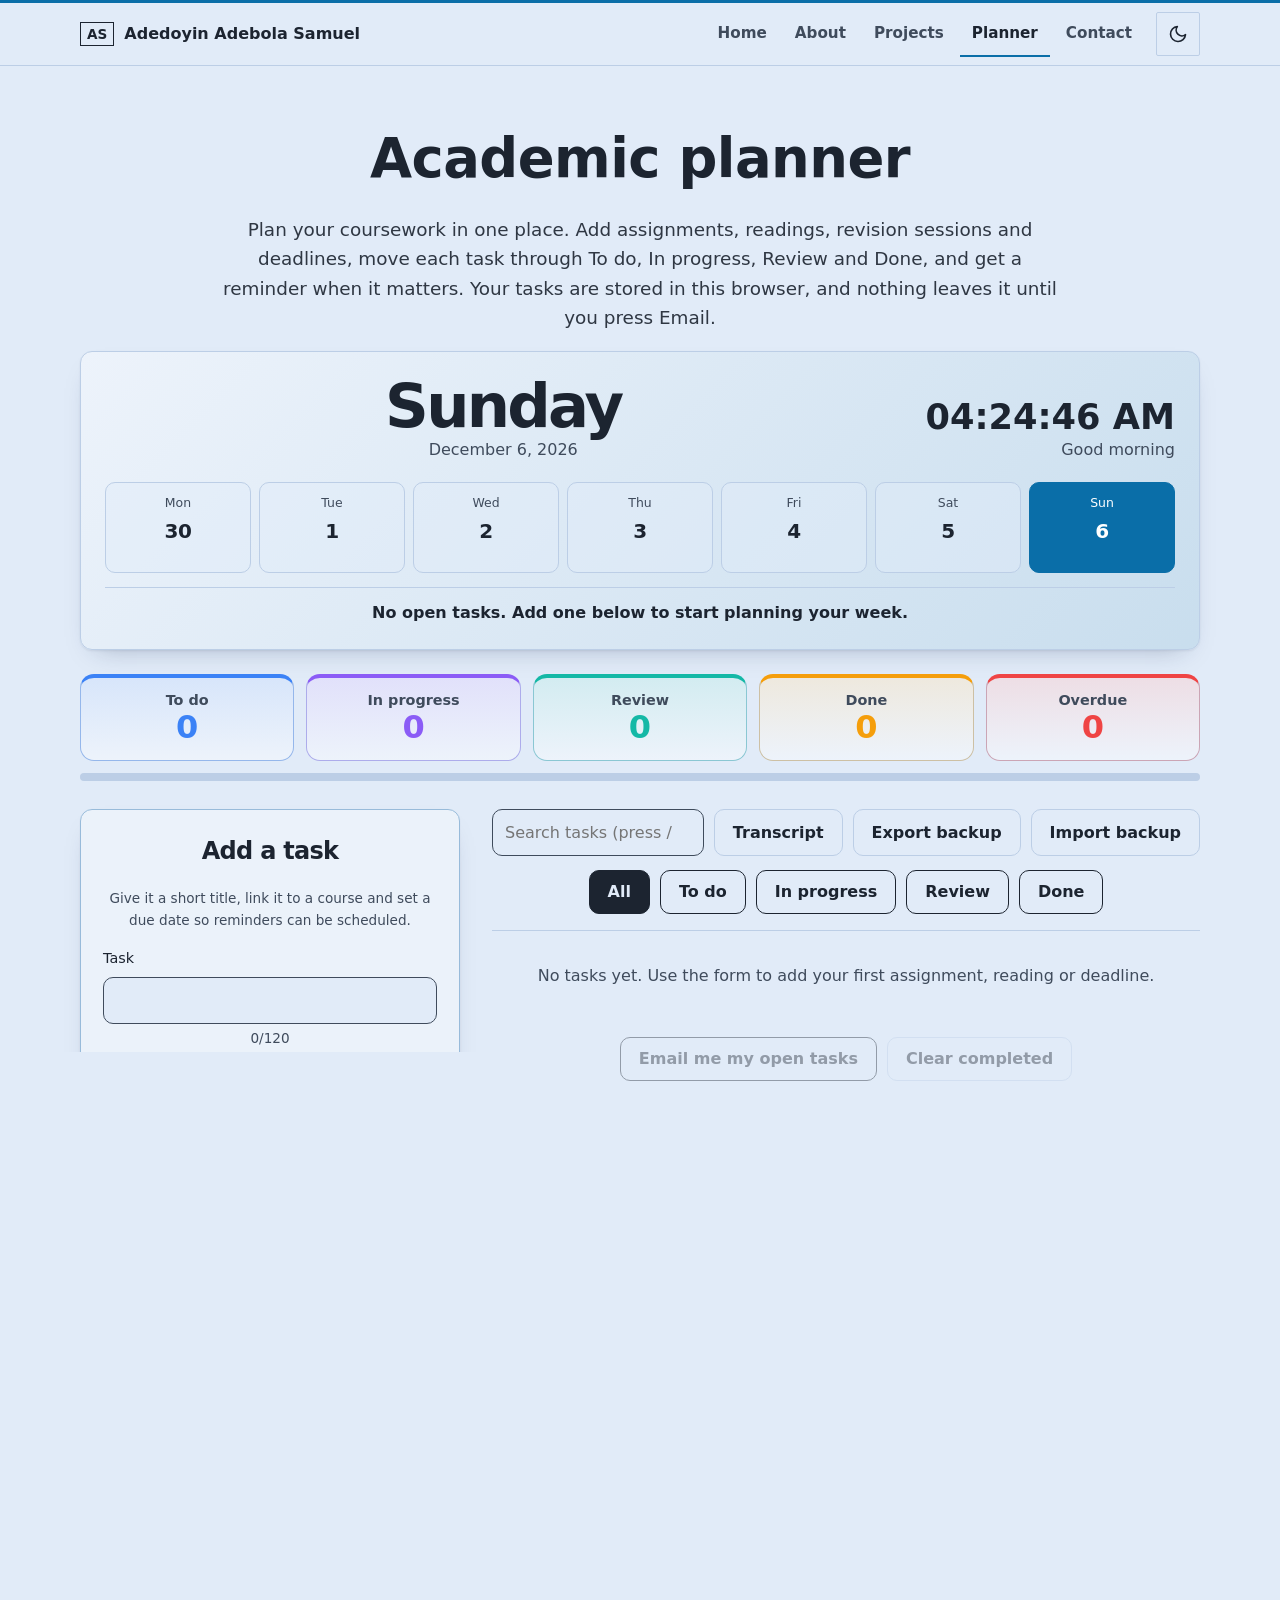
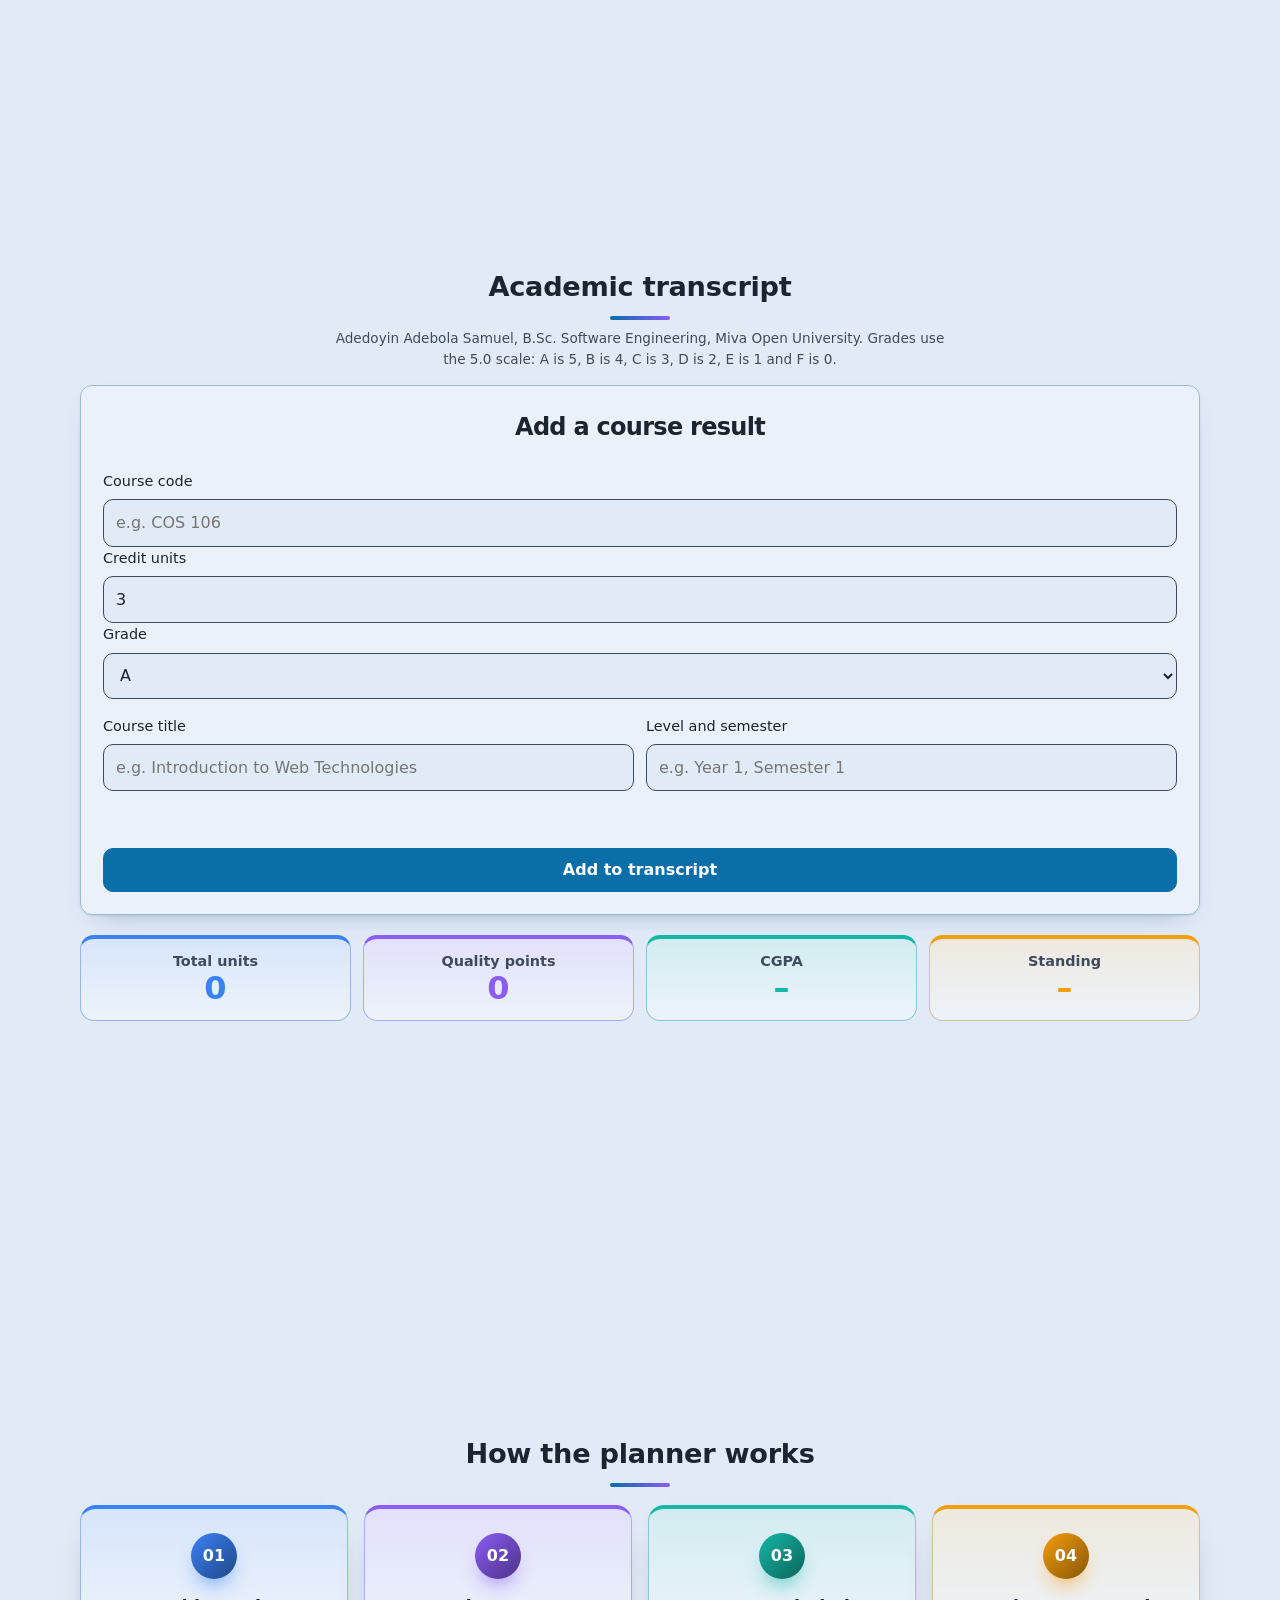
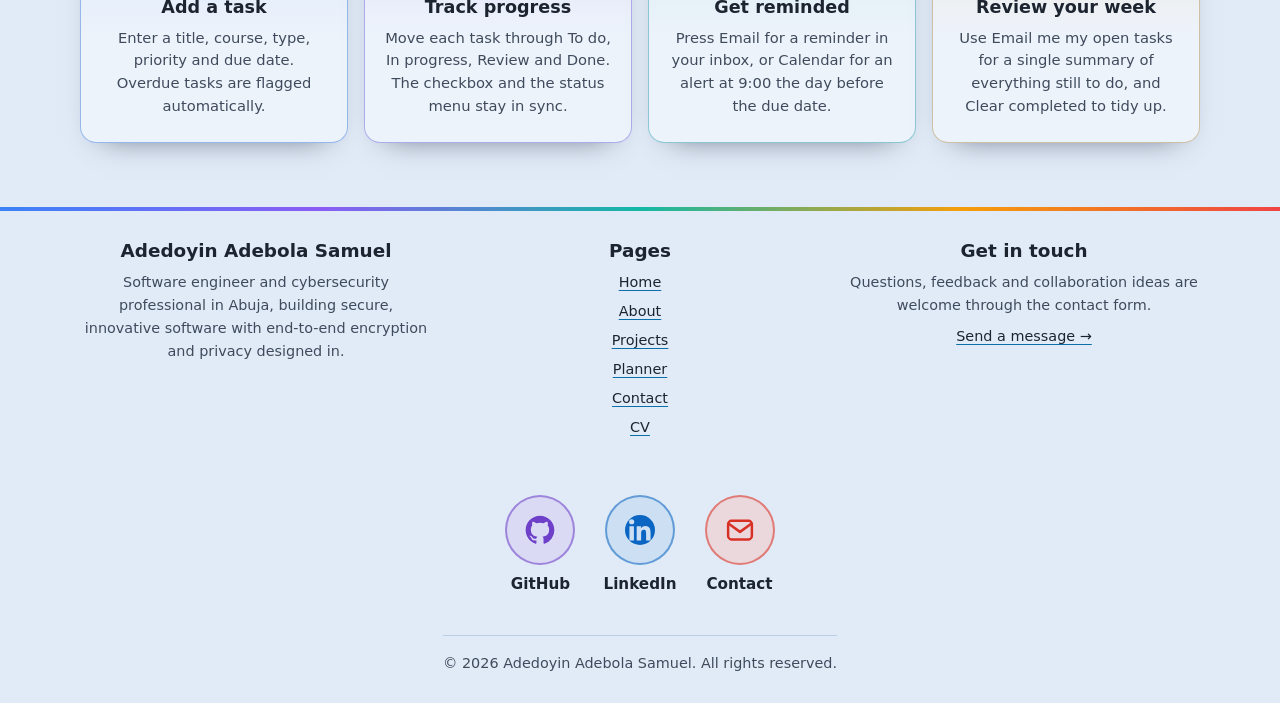
==== commit 137d6815: "Add files via upload" ====
--- a/planner.html
+++ b/planner.html
@@ -55,7 +55,7 @@
 <div class="two"><div><label for="c-name">Course title</label><input id="c-name" maxlength="80" placeholder="e.g. Introduction to Web Technologies" autocomplete="off"></div><div><label for="c-term">Level and semester</label><input id="c-term" maxlength="30" placeholder="e.g. Year 1, Semester 1" autocomplete="off"></div></div>
 <p id="c-err" class="err" role="alert"></p><button class="btn pri" type="submit">Add to transcript</button></form>
 <dl class="stats"><div><dt>Total units</dt><dd id="c-units">0</dd></div><div><dt>Quality points</dt><dd id="c-qp">0</dd></div><div><dt>CGPA</dt><dd id="c-gpa">–</dd></div><div><dt>Standing</dt><dd id="c-class">–</dd></div></dl>
-<div class="tw"><table><caption>Course results</caption><thead><tr><th>Semester</th><th>Code</th><th>Title</th><th>Units</th><th>Grade</th><th>Points</th><th class="noprint"><span class="sr">Action</span></th></tr></thead><tbody id="c-body"></tbody></table></div>
+<div class="tw"><table class="rt kv"><caption>Course results</caption><thead><tr><th>Semester</th><th>Code</th><th>Title</th><th>Units</th><th>Grade</th><th>Points</th><th class="noprint"><span class="sr">Action</span></th></tr></thead><tbody id="c-body"></tbody></table></div>
 <div class="row noprint"><button id="c-print" class="btn pri" type="button">Print or save as PDF</button><button id="c-csv" class="btn ghost" type="button">Download CSV</button></div></section>
 <section class="s wrap"><h2>How the planner works</h2>
 <ol class="steps">
--- a/css/styles.css
+++ b/css/styles.css
@@ -720,3 +720,37 @@
   .tw thead tr{background:var(--sf)}
 }
 @media(max-width:640px){.fine{padding-bottom:64px}}
+
+/* ===== Mobile tables: scrollable fallback + stacked cards on phones ===== */
+.tw{overflow-x:auto;overflow-y:hidden;max-width:100%}
+@media screen and (max-width:700px){
+  .tw{overflow:visible;border:0;background:none;box-shadow:none;border-radius:0}
+  table.rt{min-width:0;width:100%;display:block}
+  table.rt caption{display:block;padding:0 2px 14px;text-align:left}
+  table.rt thead{position:absolute;width:1px;height:1px;overflow:hidden;clip:rect(0 0 0 0);white-space:nowrap}
+  table.rt tbody{display:grid;gap:14px}
+  table.rt tr{display:block;overflow:hidden;border:1px solid color-mix(in srgb,var(--ac) 28%,var(--ln));border-radius:14px;background:var(--sf)!important}
+  table.rt td,table.rt th{display:block;width:auto;border:0;text-align:left;padding:10px 16px;overflow-wrap:anywhere}
+  table.rt th[scope=row]{padding-bottom:2px;font-size:1.05rem;color:var(--ink)}
+  table.rt td[data-label]::before{content:attr(data-label);display:block;margin-bottom:2px;font:700 .7rem var(--mono);letter-spacing:.08em;text-transform:uppercase;color:var(--mu)}
+  table.rt td.sk{padding:0;width:auto}
+  .tw td.sk img,table.rt td.sk img{width:100%;height:auto;aspect-ratio:16/9;object-fit:cover;border:0;margin:0}
+  table.rt td:last-child{padding-bottom:16px}
+  /* planner transcript: label left, value right */
+  table.kv td{display:flex;justify-content:space-between;align-items:baseline;gap:16px;text-align:right;padding:8px 16px}
+  table.kv td::before{margin:0!important;text-align:left;flex:none}
+  table.kv td.noprint{justify-content:flex-end;padding-bottom:14px}
+  table.kv td.empty{display:block;text-align:center}
+}
+
+/* ===== Planner "today" card: week strip must fit small phones ===== */
+.today,.today>*{min-width:0}
+.wk{grid-template-columns:repeat(7,minmax(0,1fr))}
+@media(max-width:560px){
+  .today{grid-template-columns:minmax(0,1fr);padding:20px 14px}
+  .today p,.today .tm{text-align:left}
+  .wk{gap:4px}
+  .wk li{padding:8px 2px}
+  .wk span{font-size:.68rem}
+  .wk b{font-size:1.05rem}
+}
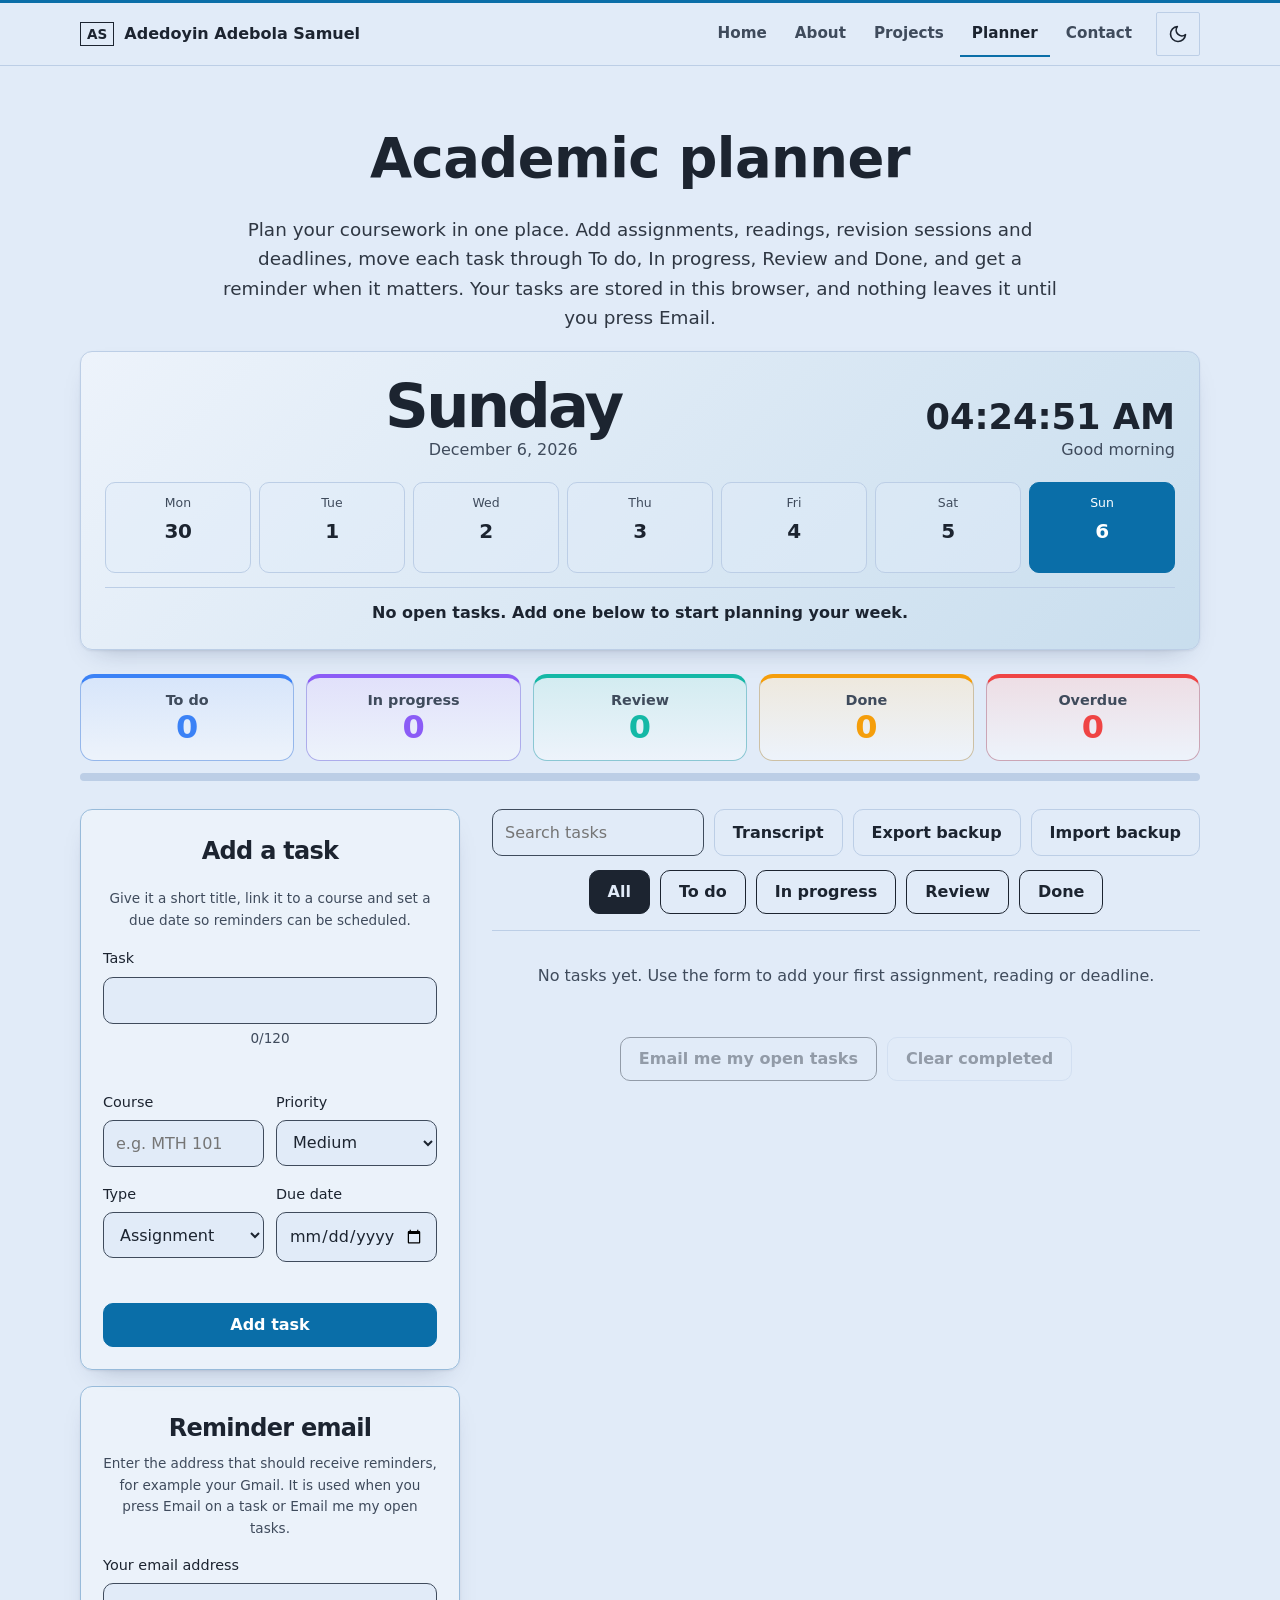
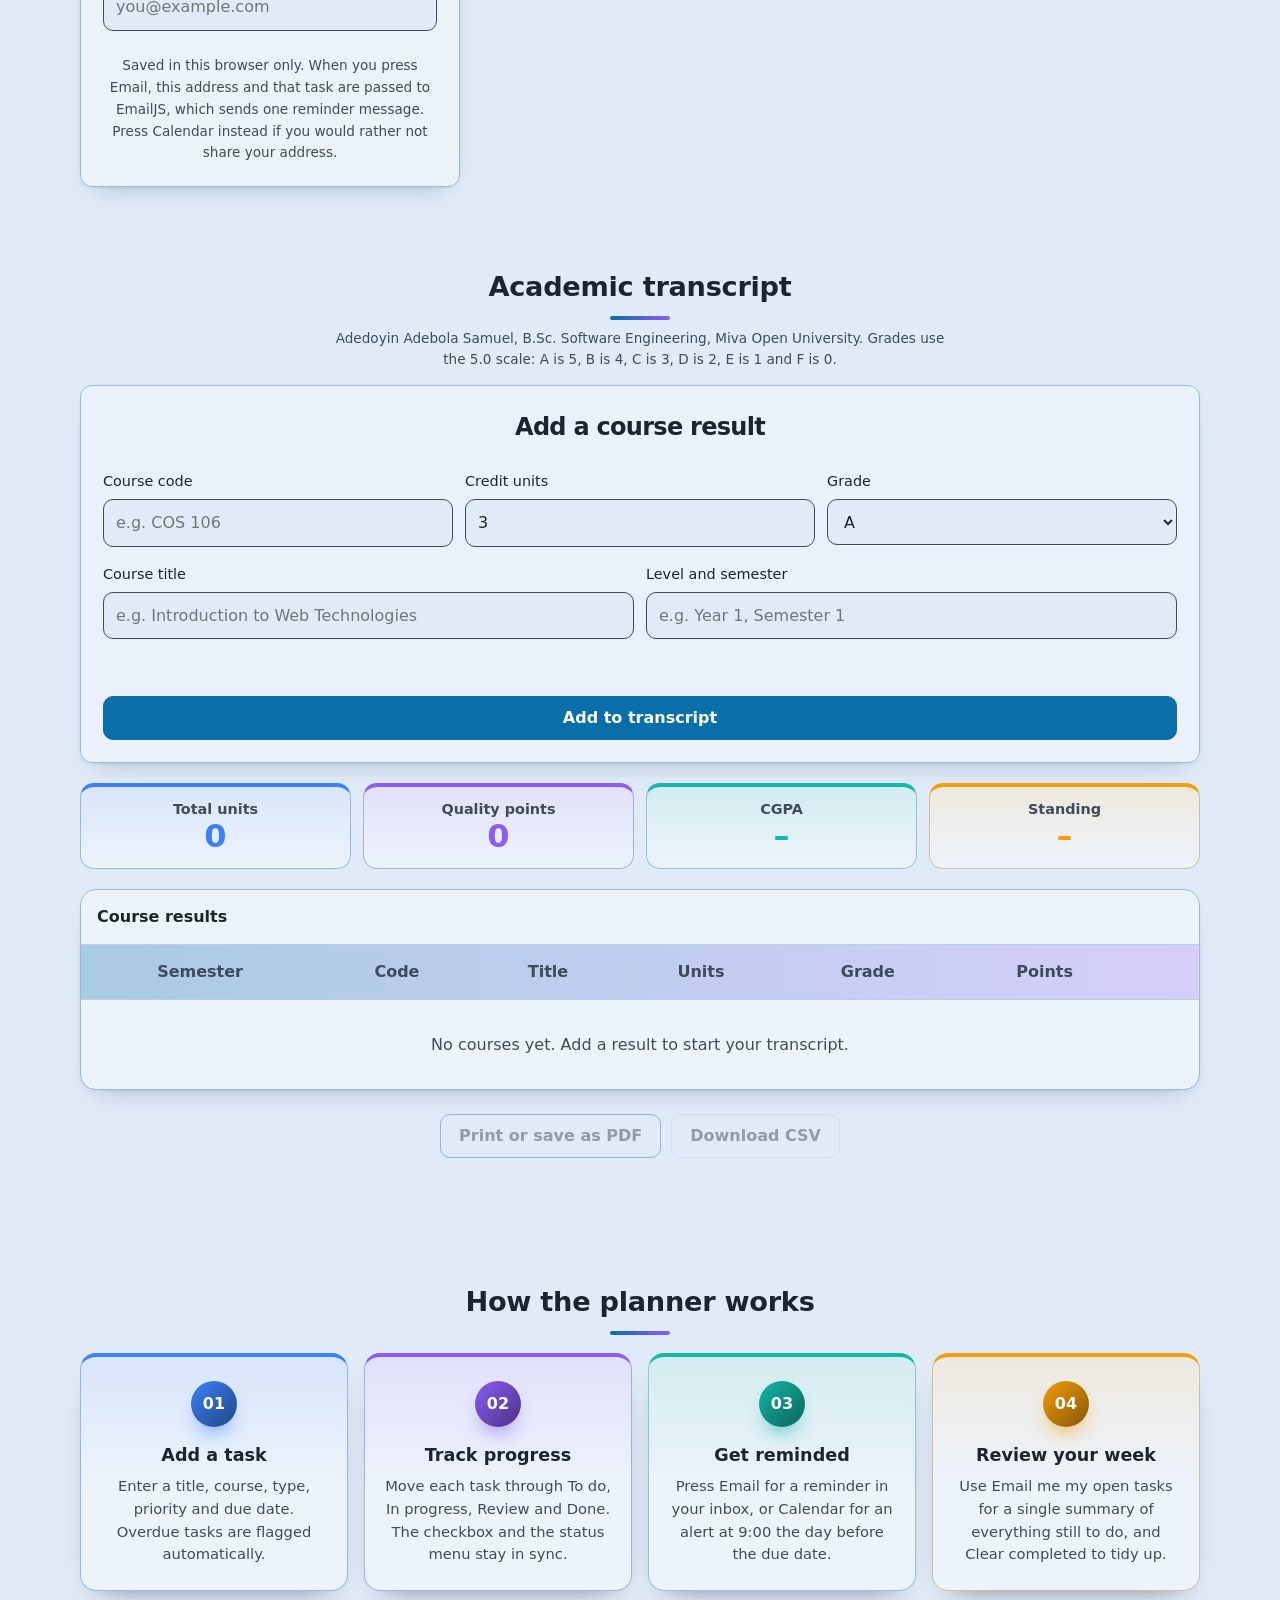
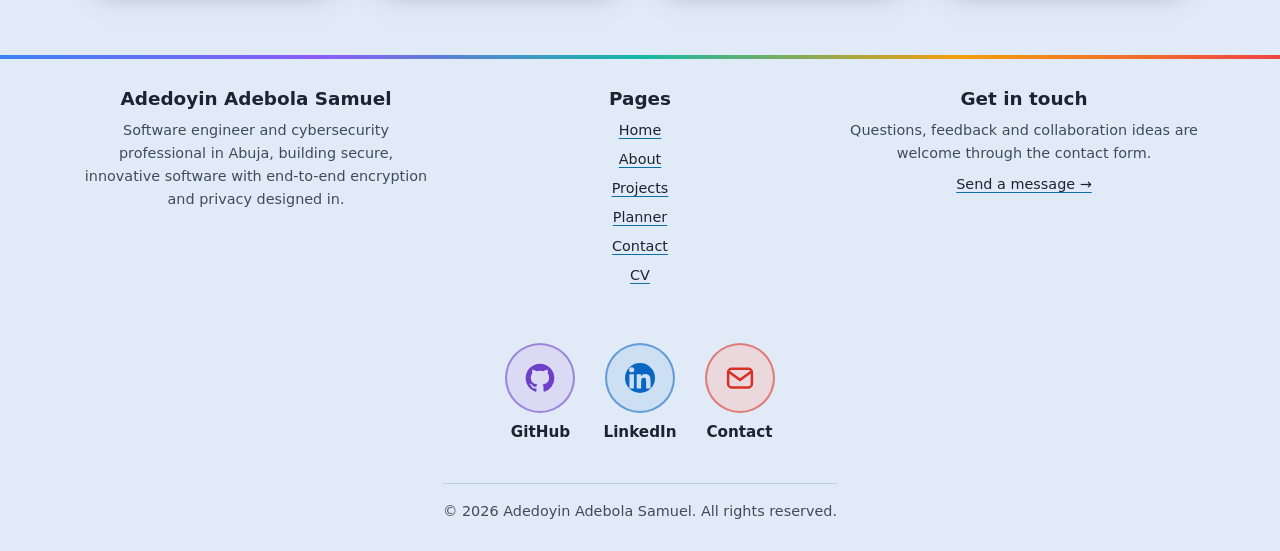
==== commit 3d88d120: "Add files via upload" ====
--- a/planner.html
+++ b/planner.html
@@ -41,11 +41,11 @@
 <div class="panel"><h2>Reminder email</h2><p class="meta" style="margin:-2px 0 14px">Enter the address that should receive reminders, for example your Gmail. It is used when you press Email on a task or Email me my open tasks.</p><label for="t-mail">Your email address</label><input id="t-mail" type="email" autocomplete="email" placeholder="you@example.com" aria-describedby="m-err"><p id="m-err" class="err"></p><p id="m-note" class="meta" style="margin:0"></p></div>
 </div>
 <div>
-<div class="tools"><input id="t-q" type="search" placeholder="Search tasks (press / to focus)" aria-label="Search tasks"><a class="btn ghost" href="#transcript">Transcript</a><button id="t-export" class="btn ghost" type="button">Export backup</button><button id="t-importb" class="btn ghost" type="button">Import backup</button><input id="t-import" type="file" accept="application/json" hidden aria-label="Import planner backup"></div>
-<div class="row" style="margin:0" role="group" aria-label="Filter tasks"><button class="btn" type="button" data-f="all" aria-pressed="true">All</button><button class="btn" type="button" data-f="todo" aria-pressed="false">To do</button><button class="btn" type="button" data-f="doing" aria-pressed="false">In progress</button><button class="btn" type="button" data-f="review" aria-pressed="false">Review</button><button class="btn" type="button" data-f="done" aria-pressed="false">Done</button></div>
+<div class="tools"><input id="t-q" type="search" placeholder="Search tasks" aria-label="Search tasks"><a class="btn ghost" href="#transcript">Transcript</a><button id="t-export" class="btn ghost" type="button">Export backup</button><button id="t-importb" class="btn ghost" type="button">Import backup</button><input id="t-import" type="file" accept="application/json" hidden aria-label="Import planner backup"></div>
+<div class="row filt" style="margin:0" role="group" aria-label="Filter tasks"><button class="btn" type="button" data-f="all" aria-pressed="true">All</button><button class="btn" type="button" data-f="todo" aria-pressed="false">To do</button><button class="btn" type="button" data-f="doing" aria-pressed="false">In progress</button><button class="btn" type="button" data-f="review" aria-pressed="false">Review</button><button class="btn" type="button" data-f="done" aria-pressed="false">Done</button></div>
 <p id="t-alert" hidden role="status"></p>
 <ul id="t-list" class="tasks"></ul>
-<div class="row" style="margin:0"><button id="t-digest" class="btn" type="button">Email me my open tasks</button><button id="t-clear" class="btn ghost" type="button">Clear completed</button></div>
+<div class="row full" style="margin:0"><button id="t-digest" class="btn" type="button">Email me my open tasks</button><button id="t-clear" class="btn ghost" type="button">Clear completed</button></div>
 <p id="t-note" class="meta" role="status"></p>
 </div></div></section>
 <section class="s wrap" id="transcript"><h2 style="margin-bottom:8px">Academic transcript</h2>
@@ -56,7 +56,7 @@
 <p id="c-err" class="err" role="alert"></p><button class="btn pri" type="submit">Add to transcript</button></form>
 <dl class="stats"><div><dt>Total units</dt><dd id="c-units">0</dd></div><div><dt>Quality points</dt><dd id="c-qp">0</dd></div><div><dt>CGPA</dt><dd id="c-gpa">–</dd></div><div><dt>Standing</dt><dd id="c-class">–</dd></div></dl>
 <div class="tw"><table class="rt kv"><caption>Course results</caption><thead><tr><th>Semester</th><th>Code</th><th>Title</th><th>Units</th><th>Grade</th><th>Points</th><th class="noprint"><span class="sr">Action</span></th></tr></thead><tbody id="c-body"></tbody></table></div>
-<div class="row noprint"><button id="c-print" class="btn pri" type="button">Print or save as PDF</button><button id="c-csv" class="btn ghost" type="button">Download CSV</button></div></section>
+<div class="row noprint full"><button id="c-print" class="btn pri" type="button">Print or save as PDF</button><button id="c-csv" class="btn ghost" type="button">Download CSV</button></div></section>
 <section class="s wrap"><h2>How the planner works</h2>
 <ol class="steps">
 <li><b>Add a task</b><p>Enter a title, course, type, priority and due date. Overdue tasks are flagged automatically.</p></li>
--- a/css/styles.css
+++ b/css/styles.css
@@ -754,3 +754,55 @@
   .wk span{font-size:.68rem}
   .wk b{font-size:1.05rem}
 }
+
+/* ===== Planner on phones: tidy, aligned, thumb-friendly ===== */
+@media screen and (max-width:700px){
+  /* summary tiles: 2 per row, an odd last tile spans the full row */
+  .stats{grid-template-columns:repeat(2,minmax(0,1fr))}
+  .stats div{grid-column:auto;padding:12px 10px}
+  .stats div:last-child:nth-child(odd){grid-column:1/-1}
+  .stats dd{font-size:1.7rem}
+
+  /* form panels: left-aligned and compact */
+  .panel{padding:18px 16px}
+  .panel h2,.panel h3{text-align:left}
+  .panel .meta,.panel p{text-align:left}
+  .two input,.two select,.tri input,.tri select{min-width:0;max-width:100%}
+  input[type=date]{display:block;-webkit-appearance:none;appearance:none;text-align:left;min-height:46px}
+  #c-form .two{grid-template-columns:1fr}
+  #c-form .tri{grid-template-columns:1fr 1fr}
+  #c-form .tri>div:first-child{grid-column:1/-1}
+
+  /* search on its own row, then three equal buttons */
+  .tools{display:grid;grid-template-columns:repeat(3,minmax(0,1fr));gap:8px;margin-bottom:12px}
+  .tools input[type=search]{grid-column:1/-1;flex:none}
+  .tools .btn{min-width:0;padding:0 6px;font-size:.88rem;line-height:1.2;text-align:center}
+
+  /* filters: 3 on the first row, 2 on the second, all aligned */
+  .filt{display:grid;grid-template-columns:repeat(6,minmax(0,1fr));gap:8px}
+  .filt .btn{grid-column:span 2;min-width:0;padding:0 6px;font-size:.9rem}
+  .filt .btn:nth-child(n+4){grid-column:span 3}
+  #t-alert{text-align:left}
+
+  /* task cards: full-width title, controls tucked underneath */
+  .task{grid-template-columns:28px minmax(0,1fr);gap:10px 12px;padding:14px 12px;text-align:left}
+  .task .tt{text-align:left}
+  .task .tags{justify-content:flex-start}
+  .task .act{grid-column:1/-1;display:flex;flex-wrap:wrap;gap:8px;justify-content:stretch}
+  .task .act .sel{flex:1 1 100%;width:100%;min-height:42px}
+  .task .act .btn{flex:1 1 0;min-height:40px}
+
+  /* bottom action rows: equal full-width buttons */
+  .row.full{flex-direction:column;gap:10px;margin-top:16px}
+  .row.full .btn{width:100%}
+}
+
+/* course form: code, units and grade sit in one row on wider screens */
+.tri{display:grid;grid-template-columns:repeat(3,minmax(0,1fr));gap:12px}
+.tri>div{min-width:0}
+@media screen and (max-width:700px){
+  #c-form .tri{grid-template-columns:repeat(2,minmax(0,1fr))}
+}
+@media screen and (max-width:380px){
+  #task-form .two{grid-template-columns:1fr}
+}
